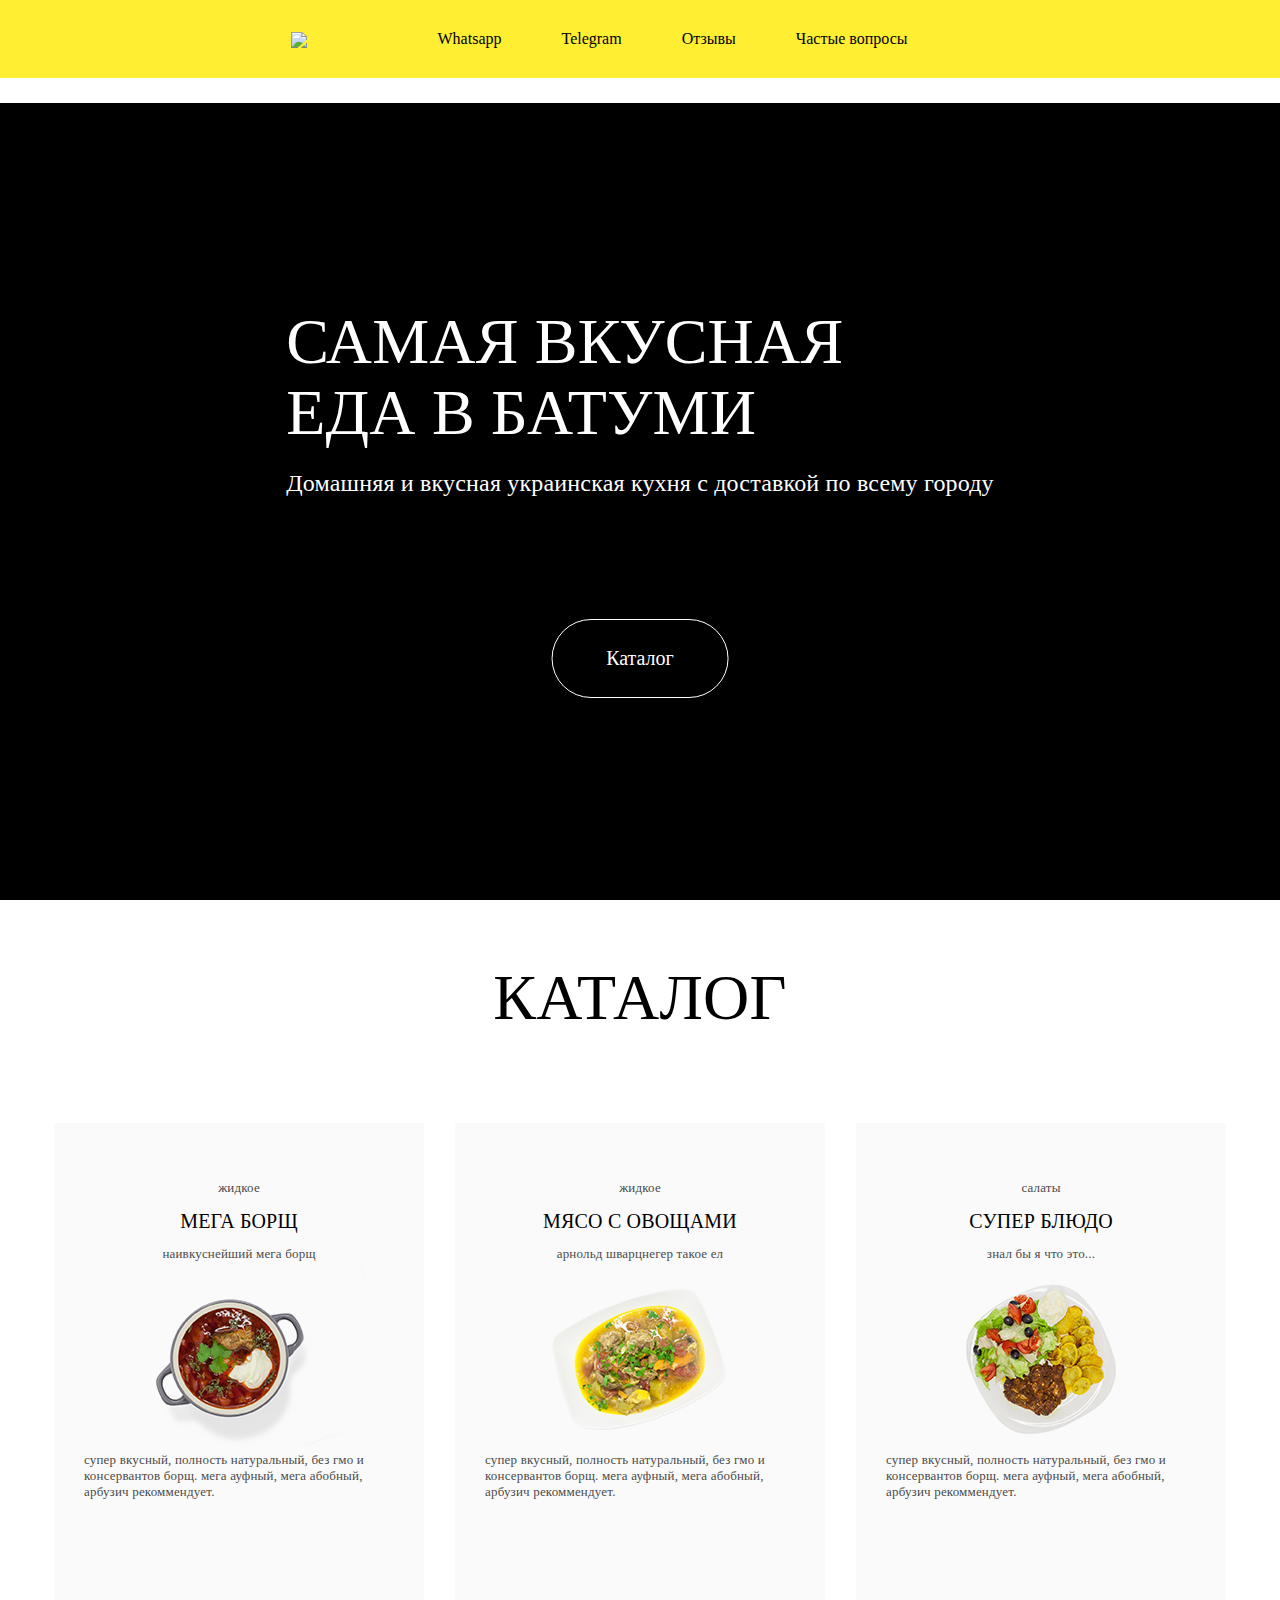
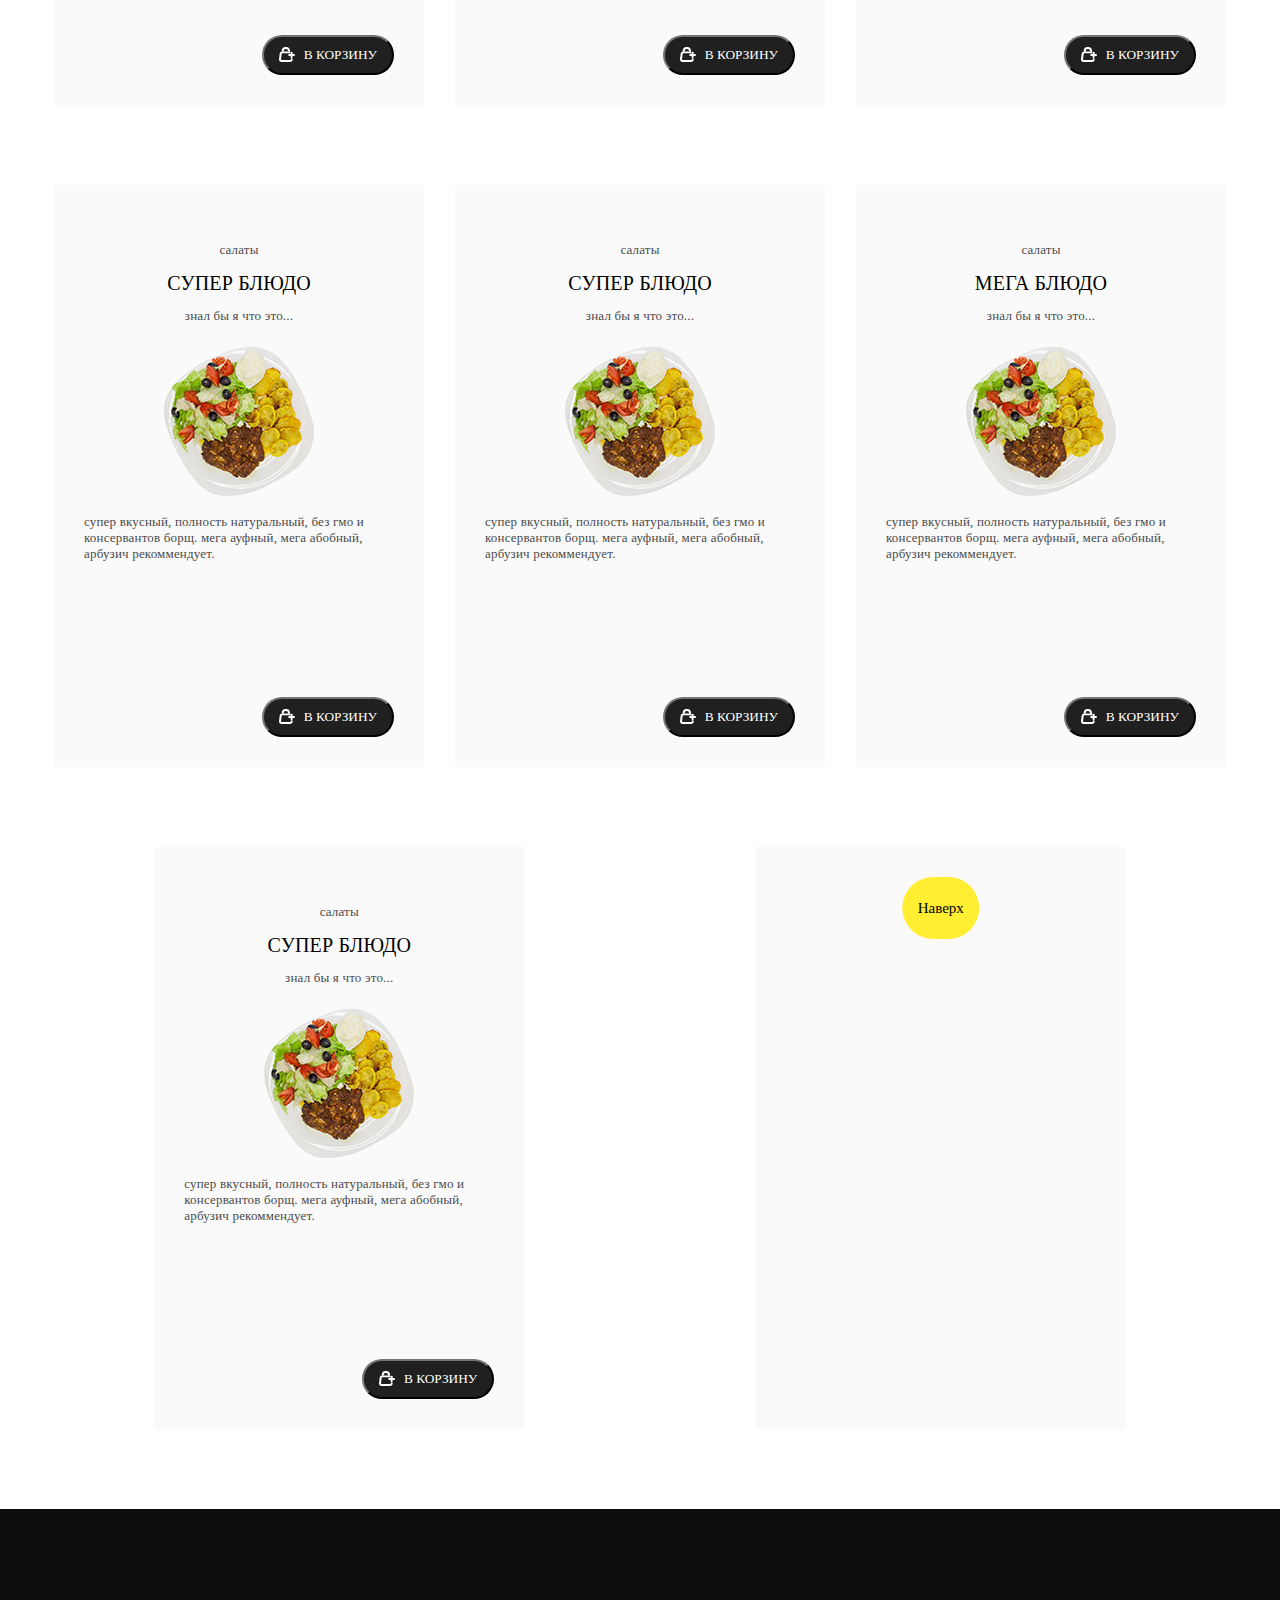
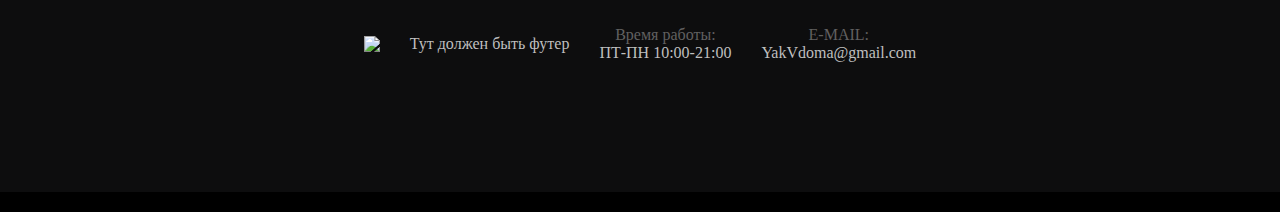
==== html/index.html @ d1c1d98f "Adaptivity update" ====
<!DOCTYPE html>
<html lang="en">
<head>
	<meta charset="UTF-8">
	<meta name="viewport" content="width=device-width, initial-scale=1, shrink-to-fit=no">
	<!-- <meta name="viewport" content="width=device-width, initial-scale=1.0"> -->
	<title>Як Вдома | Каталог</title>
	<link rel="stylesheet" type="text/css" href="../css/main.css">
</head>
<body>

	<div class="loader-wrapper">
		<span class="loader"><span class="loader-inner"></span></span>
	</div>

	<header>

		<div class="raw">

			<div class="headerFlex">

				<div class="logo">
					<img src="../img/logo.png" class="logo">
				</div>

				<div class="container">
					<ul class="menu">
						<li>
							<!-- <a href="tel:577203713" class="tel">+995 (577) 20 37 13</a> -->
						</li>

						<li>
							<a href="https://www.youtube.com/watch?v=ujwW96UkqOY&ab_channel=Molex">Whatsapp</a>
						</li>

						<li>
							<a href="https://www.youtube.com/watch?v=DLzxrzFCyOs&ab_channel=AllKindsOfStuff">Telegram</a>
						</li>

						<li>
							<a href="https://www.google.com/search?q=%D1%8F%D0%BA+%D0%B2%D0%B4%D0%BE%D0%BC%D0%B0+%D0%BE%D1%82%D0%B7%D1%8B%D0%B2%D1%8B&oq=%D1%8F%D0%BA+%D0%B2%D0%B4%D0%BE%D0%BC%D0%B0+%D0%BE%D1%82%D0%B7%D1%8B%D0%B2%D1%8B&aqs=chrome..69i57j0i22i30l2.3253j0j7&sourceid=chrome&ie=UTF-8">Отзывы</a>
						</li>

						<li>
							<a href="#">Частые вопросы</a>
						</li>

					</ul>
				</div>

				<div class="menuButton">
					<img src="../img/menu.svg" alt="">
				</div>
				
			</div>
			
		</div>

			<!-- <a href="tel:577203713" class="tel">+995 (577) 20 37 13</a> -->
	</header>

	<div class="screen" id="screen0">

		<div class="about">
			<video src="../vid/about.mp4" loop="" muted="" autoplay="" playsinline=""></video>
			<div class="about-text">
				<div class="row">
					<p class="sweet">Самая вкусная еда в Батуми</p>
					<p class="text">Домашняя и вкусная украинская кухня с доставкой по всему городу</p>
					<button href="#screen1" class="catalogButton">Каталог</button>
				</div>
				
			</div>
				
		</div>
		
		

	</div>

	<div class="screen2" id="screen1">
		<div class="row">
			<p class="sweetCatalog">Каталог</p>
			<div class="catalog">

				<div class="cardBox">
					<p class="tovarType">жидкое</p>
					<p class="nameTovar">Мега борщ</p>
					<p class="descrition">Наивкуснейший мега борщ</p>
					<div class="tovarImg">
						<img src="../img/1.png" alt="">
					</div>
					<p class="descrition">Супер вкусный, полность натуральный, без ГМО и консервантов борщ. Мега ауфный, мега абобный, Арбузич рекоммендует.</p>
					<button class="buyButton">В корзину</button>
				</div>

				<div class="cardBox">
					<p class="tovarType">жидкое</p>
					<p class="nameTovar">Мясо с овощами</p>
					<p class="descrition">Арнольд Шварцнегер такое ел</p>
					<div class="tovarImg">
						<img src="../img/2.png" alt="">
					</div>
					<p class="descrition">Супер вкусный, полность натуральный, без ГМО и консервантов борщ. Мега ауфный, мега абобный, Арбузич рекоммендует.</p>
					<button class="buyButton">В корзину</button>
				</div>

				<div class="cardBox">
					<p class="tovarType">салаты</p>
					<p class="nameTovar">Супер блюдо</p>
					<p class="descrition">Знал бы я что это...</p>
					<div class="tovarImg">
						<img src="../img/3.png" alt="">
					</div>
					<p class="descrition">Супер вкусный, полность натуральный, без ГМО и консервантов борщ. Мега ауфный, мега абобный, Арбузич рекоммендует.</p>
					<button class="buyButton">В корзину</button>
				</div>

				<div class="cardBox">
					<p class="tovarType">салаты</p>
					<p class="nameTovar">Супер блюдо</p>
					<p class="descrition">Знал бы я что это...</p>
					<div class="tovarImg">
						<img src="../img/3.png" alt="">
					</div>
					<p class="descrition">Супер вкусный, полность натуральный, без ГМО и консервантов борщ. Мега ауфный, мега абобный, Арбузич рекоммендует.</p>
					<button class="buyButton">В корзину</button>
				</div>

				<div class="cardBox">
					<p class="tovarType">салаты</p>
					<p class="nameTovar">Супер блюдо</p>
					<p class="descrition">Знал бы я что это...</p>
					<div class="tovarImg">
						<img src="../img/3.png" alt="">
					</div>
					<p class="descrition">Супер вкусный, полность натуральный, без ГМО и консервантов борщ. Мега ауфный, мега абобный, Арбузич рекоммендует.</p>
					<button class="buyButton">В корзину</button>
				</div>

				<div class="cardBox">
					<p class="tovarType">салаты</p>
					<p class="nameTovar">Мега блюдо</p>
					<p class="descrition">Знал бы я что это...</p>
					<div class="tovarImg">
						<img src="../img/3.png" alt="">
					</div>
					<p class="descrition">Супер вкусный, полность натуральный, без ГМО и консервантов борщ. Мега ауфный, мега абобный, Арбузич рекоммендует.</p>
					<button class="buyButton">В корзину</button>
				</div>

				<div class="cardBox">
					<p class="tovarType">салаты</p>
					<p class="nameTovar">Супер блюдо</p>
					<p class="descrition">Знал бы я что это...</p>
					<div class="tovarImg">
						<img src="../img/3.png" alt="">
					</div>
					<p class="descrition">Супер вкусный, полность натуральный, без ГМО и консервантов борщ. Мега ауфный, мега абобный, Арбузич рекоммендует.</p>
					<button class="buyButton">В корзину</button>
				</div>

				<div class="cardBox">
					<button href="#screen0" class="upbutton">Наверх</button>
				</div>
				
			</div>		
		</div>

		
	</div>

	<footer>

		<div class="footerLogo">
			<img src="../img/footerLogo.png">
		</div>

		<div class="footerText">Тут должен быть футер</div>
		<div class="footerDiv">
			<div class="footerPrefix">Время работы:</div>
			<div class="footerText">ПТ-ПН 10:00-21:00</div>
		</div>
		<div class="footerDiv">
			<div class="footerPrefix">E-MAIL:</div>
			<div class="footerText">YakVdoma@gmail.com</div>
		</div>

	</footer>

	<script src="https://cdnjs.cloudflare.com/ajax/libs/jquery/3.6.0/jquery.min.js"></script>
	<script src="../js/main.js"></script>
	<script src="../js/loader.js"></script>

</body>
</html>
---- css/main.css ----
@font-face {
  font-family: "Gilroy-Bold"; 
  src: url("../fonts/Gilroy-Bold.ttf") format("truetype"); 
  font-style: normal; 
  font-weight: normal; 
}

@font-face {
  font-family: "Gilroy-Medium"; 
  src: url("../fonts/Gilroy-Medium.ttf") format("truetype"); 
  font-style: normal; 
  font-weight: normal; 
}

@font-face {
  font-family: "Gilroy-Regular"; 
  src: url("../fonts/Gilroy-Regular.ttf") format("truetype"); 
  font-style: normal; 
  font-weight: normal; 
}

@font-face {
  font-family: "Gilroy-Light"; 
  src: url("../fonts/Gilroy-Light.ttf") format("truetype"); 
  font-style: normal; 
  font-weight: normal; 
}

body {
	font-family: 'Gilroy-Bold';
	margin: 0;
}

.loader {
  display: inline-block;
  width: 30px;
  height: 30px;
  position: relative;
  border: 4px solid #Fff;
  animation: loader 2s infinite ease;
}

.loader-wrapper {
	display: flex;
	height: 100%;
	width: 100%;
	position: absolute;
	top: 0;
	left: 0;
	background-color: black;
	z-index: 4;
}

.loader-inner {
  	vertical-align: top;
  	display: inline-block;
  	width: 100%;
  	background-color: #fff;
  	animation: loader-inner 2s infinite ease-in;
}

@keyframes loader {
  0% {
    transform: rotate(0deg);
  }
  
  25% {
    transform: rotate(180deg);
  }
  
  50% {
    transform: rotate(180deg);
  }
  
  75% {
    transform: rotate(360deg);
  }
  
  100% {
    transform: rotate(360deg);
  }
}

@keyframes loader-inner {
  0% {
    height: 0%;
  }
  
  25% {
    height: 0%;
  }
  
  50% {
    height: 100%;
  }
  
  75% {
    height: 100%;
  }
  
  100% {
    height: 0%;
  }
}

header {
	background-color: #FFEE32;
	display: flex;
	/*filter: drop-shadow(6px 6px 10px rgba(0, 0, 0, 0.10));*/
	position: fixed;
	top: 0;
	width: 100%;
	padding: 14px;
    z-index: 3;
    justify-content: center;
}

.row {
    width: 100%;
    max-width: 1360px;
    padding: 0 50px;
    /*padding-left: 50px;*/
    margin: 0 auto;
    display: block;
    padding: 0 20px;
}

.headerFlex {
    display: flex;
    flex-wrap: wrap;
    justify-content: space-between;
    align-items: center;
}

.logo {
	display: inline-block;
    vertical-align: middle;
/*	padding-top: 17px;
	padding-bottom: 18px;
	padding-left: 30px;
	margin-right: 300px;*/
}

.menu li a {
	color: black;
	margin-right: 30px;
	display: flex;
	text-transform: none;
	text-decoration: none;
	font-size: 16px;
	margin-left: auto;
	transition: all 0.4s ease;
}

.menu li a:hover {
	color: rgba(0, 0, 0, 0.30);
}

.menu li {
	margin-right: 30px;
	display: inline-block;
    vertical-align: middle;
    position: relative;
}

.menu {
	display: flex;
}

.menuButton {
	display: none;
}

div {
	display: flex;
	align-items: center;
	justify-content: center;
}

.container {
	display: flex;
	align-items: center;
	justify-content: center;
	width: 700px;
	padding-left: 11px;
}

.catalogButton {
	position: relative;
    left: 50%;
    transform: translate(-50%, 0); 
	justify-content: center;
	font-family: 'Gilroy-Bold';
	border: 1px solid #fff;
	background-color: transparent;
    border-radius: 152px;
    font-size: 20px;
    line-height: 19px;
    color: white;
    display: inline-flex;
    align-items: center;
    text-decoration: none;
    padding: 29px 43px;
    transition: all 0.4s ease;
    cursor: pointer;
    width: 25%;
    min-width: 175px;
    box-sizing: border-box;
}

.catalogButton:hover {
    color: black;
    background-color: white;
    box-shadow: 0px 0px 20px white;
}

.screen {
	/*margin-bottom: 80px;*/
	flex-wrap: wrap;
	display: flex;
  	flex-direction: row;
  	/*justify-content: space-between;*/
    align-items: center;
  	justify-content: center;
	height: 100vh;
	width: 100%;
	transition: margin 0.5s ease-out;
}

.screen2 {
	/*margin-bottom: 80px;*/
	flex-wrap: wrap;
	display: flex;
  	flex-direction: row;
  	/*justify-content: space-between;*/
    align-items: center;
  	justify-content: center;
	width: 100%;
	transition: margin 0.5s ease-out;
}

.screen.up {
	margin-top: -100vh;
}

.screen.scrollup {
	margin-top: +100vh;
}

.upbutton {
	justify-content: center;
	text-align: center;
	/*margin-top: 0px;*/
	font-size: 1.5rem;
    position: relative;
    left: 50%;
    transform: translate(-50%, 0); 
    font-size: 15px;
    width: 25%;
    height: 62px;
    background-color: #FFEE32;
    font-family: 'Gilroy-Bold';
    color: black;
    border: none;
    border-radius: 33px;
    cursor: pointer;
    box-sizing: border-box;
    transition: all 0.4s ease;
}

.upbutton:hover {
    background-color: white;
    box-shadow: 0px 0px 20px white;
}

.about {
	height: calc(100vh - 103px);
	position: relative;
	top: 0;
	left: 0;
    /*height: 650px;*/
    background-color: #000;
    margin-top: 103px;
    width: 100%;
}

.about:before {
    content: "";
    background-color: rgba(0,0,0,.3);
    height: 100%;
    width: 100%;
    position: absolute;
    z-index: 1;
    display: flex;
}

.about video {
    width: 100%;
    height: 100%;
    object-fit: cover;
    position: absolute;
    top: 0;
    left: 0;
}

.about-text {
	position: relative;
    z-index: 2;
    display: flex;
    align-items: center;
    color: #fff;
    height: 100%;
}

p {
	margin: 0 0 10px;
	letter-spacing: .18px;
	display: block;
    margin-block-start: 1em;
    margin-block-end: 1em;
    margin-inline-start: 0px;
    margin-inline-end: 0px;
}

.sweet {
    max-width: 630px;
    font-size: 64px;
    line-height: 71px;
    text-transform: uppercase;
    margin-bottom: 22px;
    margin: 0 0 10px;
}

.sweetCatalog {
	margin-top: 5%;
    font-size: 64px;
    line-height: 71px;
    text-transform: uppercase;
    box-sizing: border-box;
    text-align: center;
}

.text {
	font-family: 'Gilroy-Light';
    font-size: 24px;
    line-height: 23px;
    color: #fff;
    margin-bottom: 124px;
}

.cardBox {
	background-color: #fafafa;
    width: 370px;
    padding: 30px;
    height: 582px;
    position: relative;
    display: inline-block;
    vertical-align: top;
    margin-bottom: 80px;
    transition: all .1s ease-out;
    box-sizing: border-box;
    overflow: hidden;
}

.cardBox:hover {
	box-shadow: 0px 0px 20px rgba(0, 0, 0, 0.08);
	transform: scale(1.03);
}

.tovarType {
	padding-top: 27px;
	font-family: 'Gilroy-Bold';
    display: table;
    cursor: default;
    font-size: 13px;
    color: #4a4a4a;
    margin: 0 auto 5px;
    text-transform: lowercase;
}

.nameTovar {
	line-height: 10px;
    text-align: center;
    font-size: 20px;
    max-height: 67px;
    text-transform: uppercase;
    cursor: pointer;
}

.descrition {
	font-family: 'Gilroy-Bold';
    display: table;
    cursor: default;
    font-size: 13px;
    color: #4a4a4a;
    margin: 0 auto 5px;
    text-transform: lowercase;
}

.catalog {
	align-items: s;
	margin-left: auto;
	margin-right: auto;
	position: static;
	max-width: 1203px;
	width: 100%;
	justify-content: space-around;
	display: flex;
    flex-wrap: wrap;
	margin-top: 10vh;
}

.buyButton {
	font-family: 'Gilroy-Bold';
	text-transform: uppercase;
	/*justify-content: center;*/
	/*float: right;*/
	/*display: block;*/
    background-color: #202020;
    color: #fff;
    background-image: url(../img/basket.svg);
    background-repeat: no-repeat;
    background-size: 1rem;
    padding: 10px 15px 10px 40px;
    border-radius: 30px;
    border-color: #202020;
    background-position: 15px;
    transition: all 5s ease;
    position: absolute;
    right: 0px;
    margin: 30px;
    bottom: 0px;
    /*backface-visibility: hidden;*/
    /*transform: translateZ(0);*/
    cursor: pointer;
    box-sizing: border-box;
    transition: all 0.4s ease;
}

.buyButton:hover {
	border-color: black;
	background-color: black;
	box-shadow: 0px 0px 10px rgba(0, 0, 0, 0.12);
}

footer {
	display: flex;
	align-items: center;
	justify-content: center;
	height: 269px;
	width: 100%;
	padding-bottom: 14px;
	background-color: #0D0D0E;
	border-bottom: 20px solid #000;
}

.footerLogo {
	transition: all 0.4s ease;
}

.footerLogo:hover {
	cursor: none;
	opacity: 0.5;
}

.footerDiv {
	/*align-items: center;*/
	/*justify-content: center;*/
	display: flex;
	flex-direction: column;
}

.footerPrefix {
	margin-left: 30px;
	font-family: 'Gilroy-Light';
	color: #616060;
}

.footerText {
	margin-left: 30px;
	font-family: 'Gilroy-Light';
	color: #bfbfbf;
}

@media screen and (max-width: 1200px) {
	.catalog {
		max-width: 1203px;
		width: 100%;
		display: flex;
		align-items: center;
		justify-content: center;
	}
	.screen {
		height: 937px;
	}
	.about {
		height: 834px;
	}
	.sweetCatalog {
		margin-top: 10%;
	}
}

@media screen and (max-width: 1199px) {
	.container {
	}
	.cardBox {
		margin-right: 30px;
    	margin-left: 0;
	}
}

@media screen and (max-width: 991px) {
	header {
		justify-content: normal;
	}
	.container {
		display: none;
	}
	.row {
		padding: 0 20px;
		/*padding: 0px 0px 0px 0px;*/
	}
	.cardBox {
		width: calc(100vw - 40px);
		max-width: 540px;
		margin-right: 13px;
    	margin-left: 0;
	}
	.menuButton {
		display: inline-block;
		position: absolute;
		left: calc(100vw - 15%);
	}

	footer {
		display: flex;
		flex-wrap: wrap;
	}
}

@media screen and (max-width: 767px) {
	.cardBox {
		width: calc(100vw - 40px);
	}
}

@media screen and (max-width: 575px) {
	.container {
	}
}
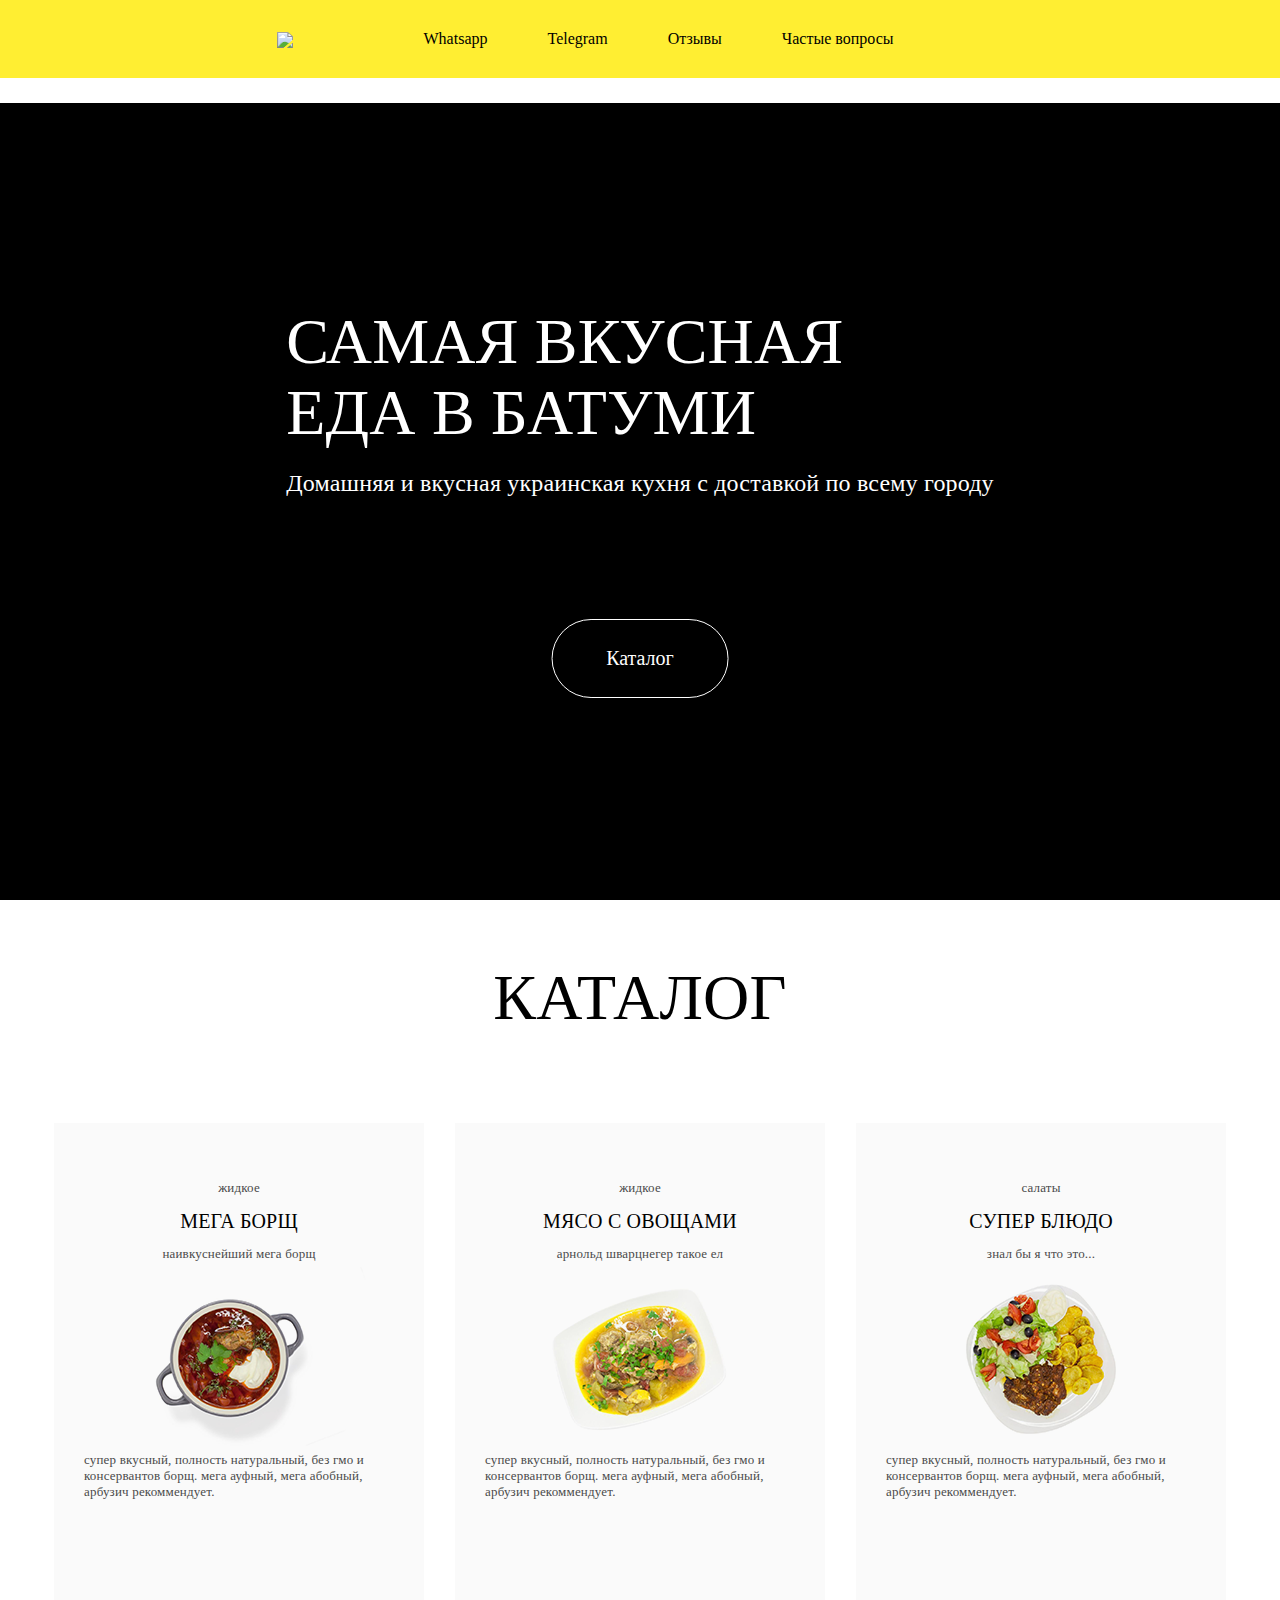
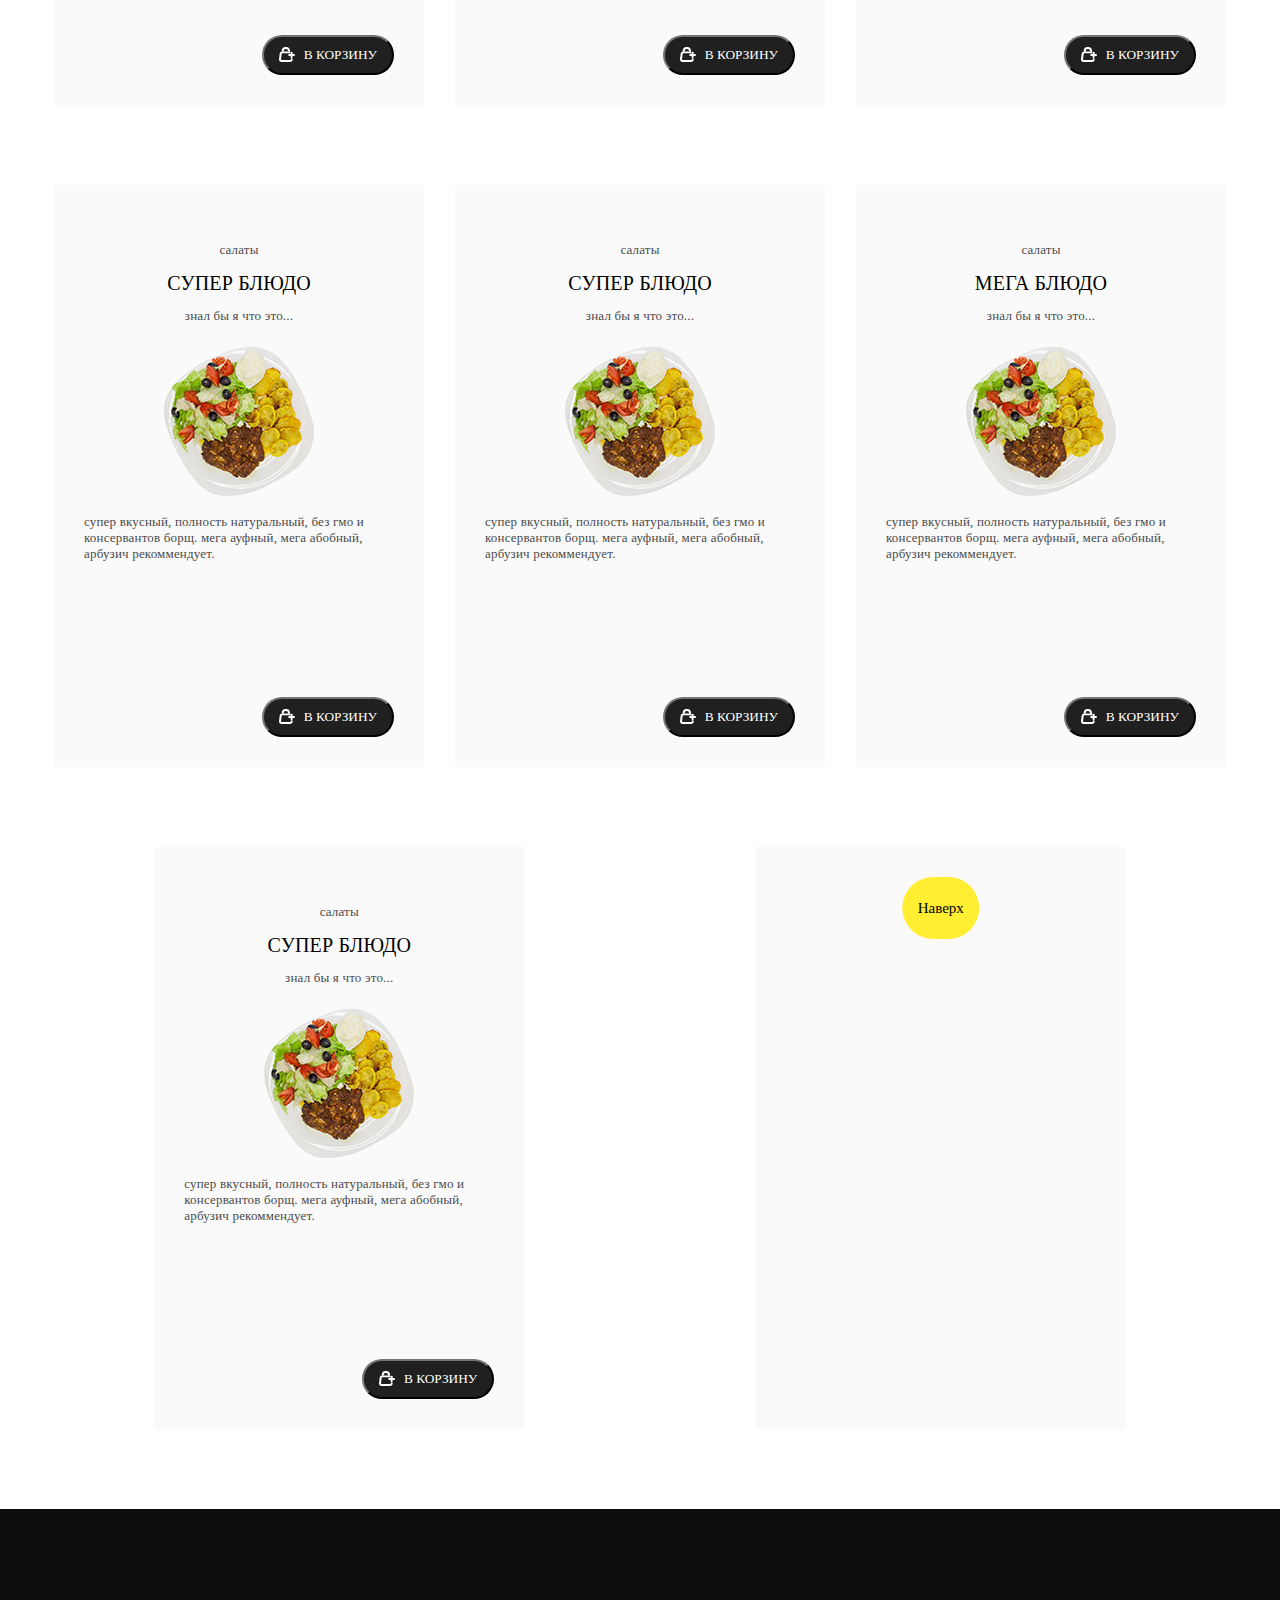
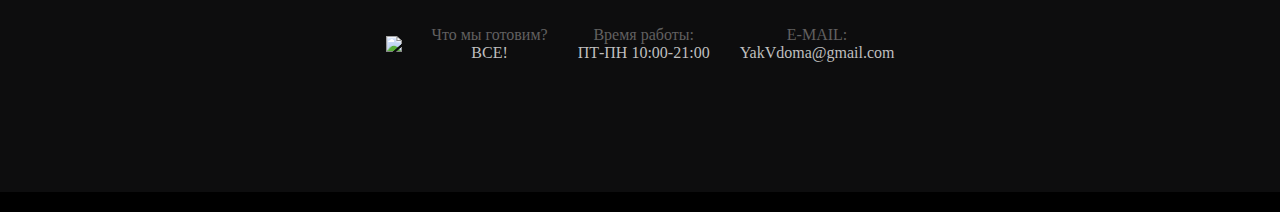
==== commit 48f3316b: "Adaptivity update v1.2" ====
--- a/html/index.html
+++ b/html/index.html
@@ -14,9 +14,7 @@
 	</div>
 
 	<header>
-
 		<div class="raw">
-
 			<div class="headerFlex">
 
 				<div class="logo">
@@ -48,16 +46,27 @@
 					</ul>
 				</div>
 
-				<div class="menuButton">
+				<!-- <div class="menuButton">
 					<img src="../img/menu.svg" alt="">
-				</div>
-				
+				</div> -->
+
 			</div>
-			
-		</div>
-
-			<!-- <a href="tel:577203713" class="tel">+995 (577) 20 37 13</a> -->
+		</div>
 	</header>
+
+	<div class="socials">
+		<button class="socBtn" id="socBtn">
+			Написать нам<img src="../img/socialsArrow.svg" class="socialsArrow">
+		</button>
+	</div>
+
+	<div id="socialsModal" class="modal">
+  		<div class="modal-content">
+    		<span class="close">&times;</span>
+    		<a href="">WhatsApp</a>
+    		<a href="">Telegram</a>
+  		</div>
+	</div>
 
 	<div class="screen" id="screen0">
 
@@ -166,8 +175,6 @@
 				
 			</div>		
 		</div>
-
-		
 	</div>
 
 	<footer>
@@ -176,11 +183,16 @@
 			<img src="../img/footerLogo.png">
 		</div>
 
-		<div class="footerText">Тут должен быть футер</div>
+		<div class="footerDiv">
+			<div class="footerPrefix">Что мы готовим?</div>
+			<div class="footerText">ВСЕ!</div>
+		</div>
+
 		<div class="footerDiv">
 			<div class="footerPrefix">Время работы:</div>
 			<div class="footerText">ПТ-ПН 10:00-21:00</div>
 		</div>
+
 		<div class="footerDiv">
 			<div class="footerPrefix">E-MAIL:</div>
 			<div class="footerText">YakVdoma@gmail.com</div>
@@ -191,6 +203,7 @@
 	<script src="https://cdnjs.cloudflare.com/ajax/libs/jquery/3.6.0/jquery.min.js"></script>
 	<script src="../js/main.js"></script>
 	<script src="../js/loader.js"></script>
+	<script src="../js/socials.js"></script>
 
 </body>
 </html>--- a/css/main.css
+++ b/css/main.css
@@ -44,7 +44,7 @@
 	display: flex;
 	height: 100%;
 	width: 100%;
-	position: absolute;
+	position: fixed;
 	top: 0;
 	left: 0;
 	background-color: black;
@@ -106,11 +106,11 @@
 header {
 	background-color: #FFEE32;
 	display: flex;
-	/*filter: drop-shadow(6px 6px 10px rgba(0, 0, 0, 0.10));*/
 	position: fixed;
 	top: 0;
 	width: 100%;
-	padding: 14px;
+	padding-top: 14px;
+  	padding-bottom: 14px;
     z-index: 3;
     justify-content: center;
 }
@@ -118,8 +118,6 @@
 .row {
     width: 100%;
     max-width: 1360px;
-    padding: 0 50px;
-    /*padding-left: 50px;*/
     margin: 0 auto;
     display: block;
     padding: 0 20px;
@@ -313,7 +311,7 @@
 }
 
 p {
-	margin: 0 0 10px;
+	/*margin: 0 0 10px;*/
 	letter-spacing: .18px;
 	display: block;
     margin-block-start: 1em;
@@ -331,6 +329,14 @@
     margin: 0 0 10px;
 }
 
+.text {
+	font-family: 'Gilroy-Light';
+    font-size: 24px;
+    line-height: 23px;
+    color: #fff;
+    margin-bottom: 124px;
+}
+
 .sweetCatalog {
 	margin-top: 5%;
     font-size: 64px;
@@ -338,14 +344,6 @@
     text-transform: uppercase;
     box-sizing: border-box;
     text-align: center;
-}
-
-.text {
-	font-family: 'Gilroy-Light';
-    font-size: 24px;
-    line-height: 23px;
-    color: #fff;
-    margin-bottom: 124px;
 }
 
 .cardBox {
@@ -363,7 +361,7 @@
 }
 
 .cardBox:hover {
-	box-shadow: 0px 0px 20px rgba(0, 0, 0, 0.08);
+	box-shadow: 0px 0px 20px rgba(0,0,0,0.08);
 	transform: scale(1.03);
 }
 
@@ -440,7 +438,7 @@
 .buyButton:hover {
 	border-color: black;
 	background-color: black;
-	box-shadow: 0px 0px 10px rgba(0, 0, 0, 0.12);
+	box-shadow: 0px 0px 10px rgba(0,0,0,0.12);
 }
 
 footer {
@@ -482,6 +480,73 @@
 	color: #bfbfbf;
 }
 
+.socials {
+	display: none;
+	width: 100%;
+	height: 45px;
+	position: fixed;
+	bottom: 0;
+	background-color: #000;
+	z-index: 4;
+}
+
+.socBtn {
+	font-family: 'Gilroy-Bold';
+	background-color: transparent;
+	border: none;
+    color: white;
+    display: inline-flex;
+    align-items: center;
+    font-size: 12px;
+    line-height: 45px;
+    transition: all 0.4s ease;
+    cursor: pointer;
+    box-sizing: border-box;
+}
+
+.socBtn:hover {
+	opacity: 50%;
+}
+
+.socialsArrow {
+	margin-left: 8px;
+	color: #fff;
+}
+
+.modal {
+  	display: none; /* Hidden by default */
+  	position: fixed; /* Stay in place */
+  	z-index: 4; /* Sit on top */
+  	left: 0;
+  	top: 0;
+  	width: 100%; /* Full width */
+  	height: 100%; /* Full height */
+  	overflow: none; /* Enable scroll if needed */
+  	background-color: rgba(0,0,0,0.5); /* Black w/ opacity */
+}
+
+.modal-content {
+	display: flex;
+	flex-wrap: wrap;
+	flex-direction: column;
+  	background-color: #fefefe;
+  	margin: 15% auto; /* 15% from the top and centered */
+  	padding: 20px;
+  	border: 1px solid #888;
+  	width: 75%; /* Could be more or less, depending on screen size */
+  	animation-name: animateSocials;
+  	animation-duration: 0.5s;
+}
+
+.close {
+	display: none;
+}
+
+@keyframes animateSocials {
+  from {top: -500px; opacity: 0}
+  to {top: 0; opacity: 1}
+}
+
 @media screen and (max-width: 1200px) {
 	.catalog {
 		max-width: 1203px;
@@ -501,47 +566,89 @@
 	}
 }
 
-@media screen and (max-width: 1199px) {
+@media screen and (max-width: 1200px) {
 	.container {
 	}
-	.cardBox {
+	/*.cardBox {
 		margin-right: 30px;
     	margin-left: 0;
+	}*/
+	.socials {
+		display: flex;
+	}
+	.cardBox {
+		width: calc(45vw - 40px);
+		max-width: 540px;
+		min-width: 310px;
+		margin-right: 13px;
+    	margin-left: 13px;
+	}
+	header {
+		justify-content: center;
 	}
 }
 
 @media screen and (max-width: 991px) {
-	header {
-		justify-content: normal;
-	}
 	.container {
 		display: none;
 	}
 	.row {
+		/*left: 0;
+		right: 0;*/
 		padding: 0 20px;
+		margin: 0 auto;
 		/*padding: 0px 0px 0px 0px;*/
-	}
-	.cardBox {
-		width: calc(100vw - 40px);
-		max-width: 540px;
-		margin-right: 13px;
-    	margin-left: 0;
 	}
 	.menuButton {
 		display: inline-block;
-		position: absolute;
-		left: calc(100vw - 15%);
+		/*position: absolute;
+		left: calc(100vw - 25%);*/
 	}
 
 	footer {
+		height: 369px;
 		display: flex;
-		flex-wrap: wrap;
+		/*flex-wrap: wrap;*/
+		flex-direction: column;
+	}
+
+	.footerLogo {
+		margin-bottom: 20px;
+	}
+
+	.footerDiv {
+		margin-bottom: 20px;
 	}
 }
 
 @media screen and (max-width: 767px) {
 	.cardBox {
 		width: calc(100vw - 40px);
+		margin-right: 0px;
+		margin-left: 0px;
+	}
+	.row {
+		padding: 0 0px;
+		margin: 0 auto;
+	}
+	.sweet {
+		/*width: 80%;*/
+		max-width: 767px;
+		text-align: center;
+		font-size: 44px;
+
+	}
+	.text {
+		/*width: 80%;*/
+		text-align: center;
+	}
+	.about-text {
+    	z-index: 2;
+    	display: flex;
+    	align-items: center;
+    	color: #fff;
+    	height: 100%;
+    	width: 85%;
 	}
 }
 
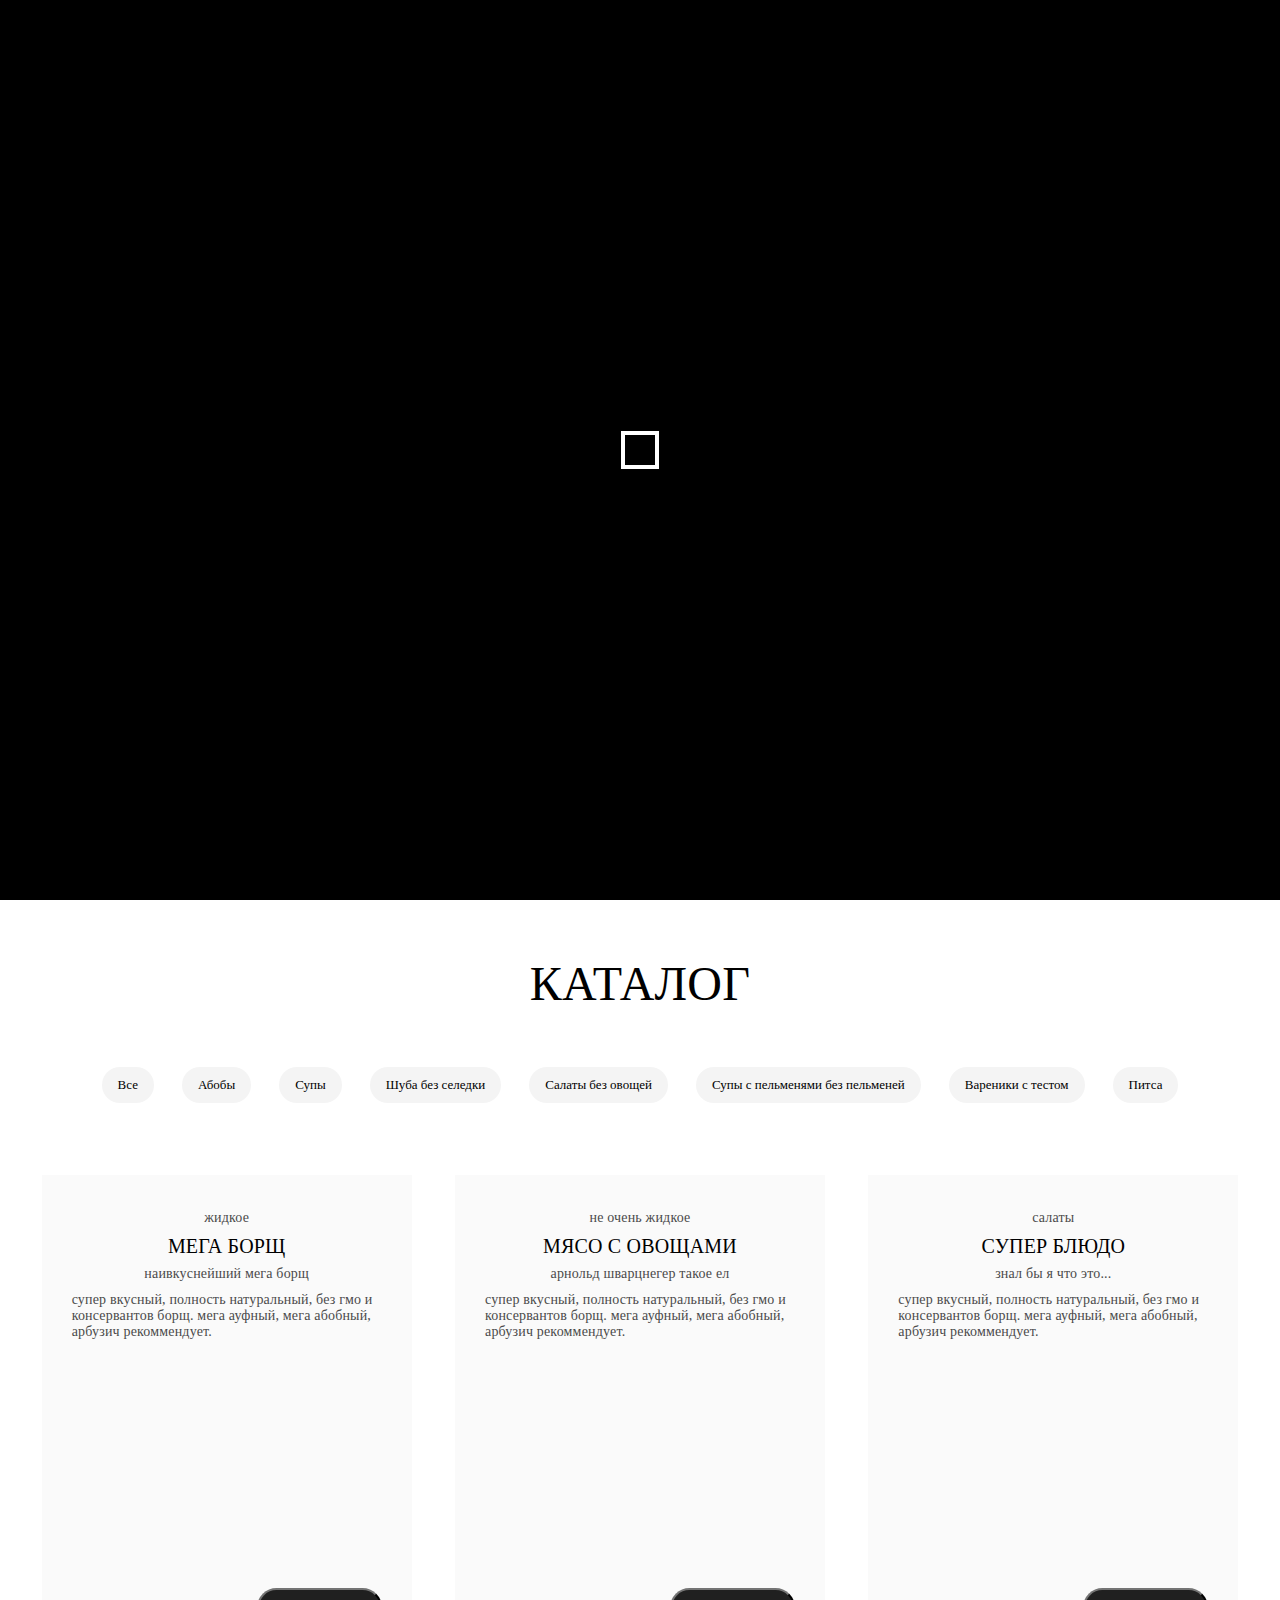
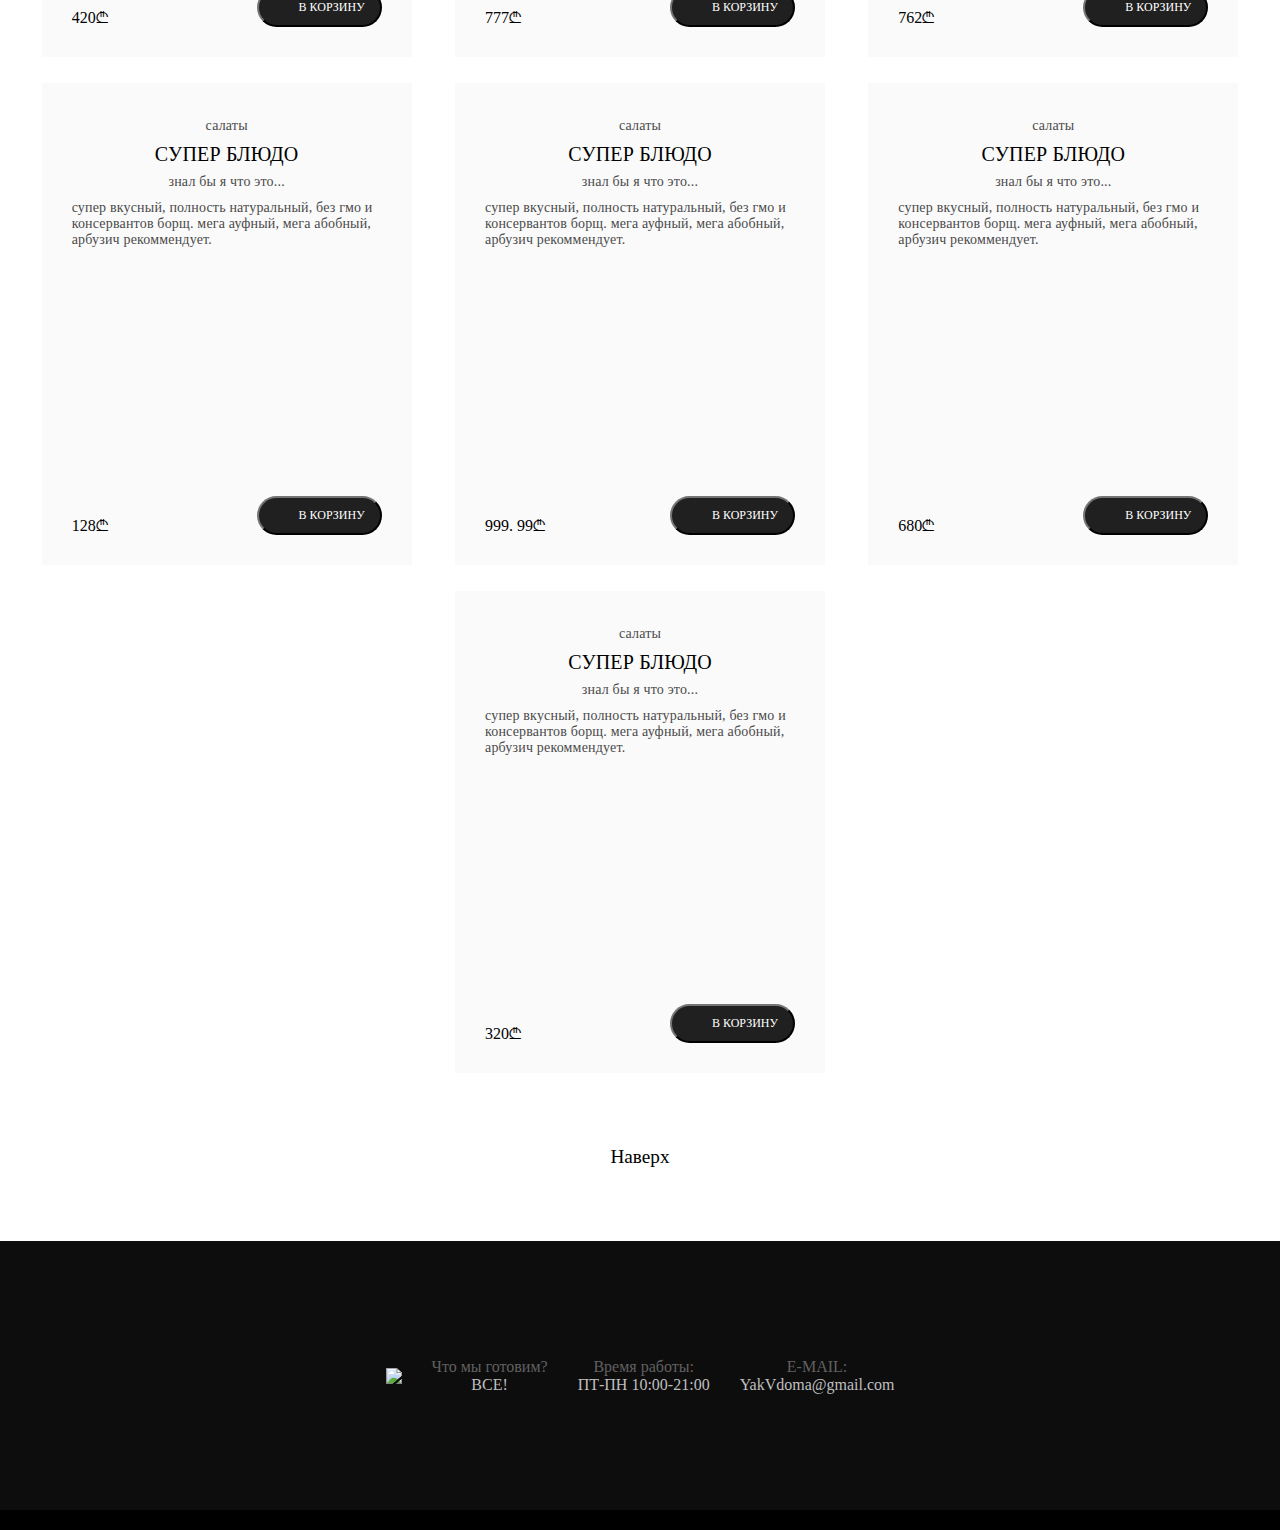
==== commit d380e4b9: "Updated product cards and added form disclaimer" ====
--- a/html/index.html
+++ b/html/index.html
@@ -3,10 +3,10 @@
 <head>
 	<meta charset="UTF-8">
 	<meta name="viewport" content="width=device-width, initial-scale=1, shrink-to-fit=no">
-	<!-- <meta name="viewport" content="width=device-width, initial-scale=1.0"> -->
 	<title>Як Вдома | Каталог</title>
-	<link rel="stylesheet" type="text/css" href="../css/main.css">
+	<link rel="stylesheet" type="text/css" href="../static/css/main.css">
 </head>
+
 <body>
 
 	<div class="loader-wrapper">
@@ -14,13 +14,11 @@
 	</div>
 
 	<header>
+		<a href="#" class="logoArea">
+         	<img src="../static/img/logo.svg" class="logo">
+      	</a>
 		<div class="raw">
 			<div class="headerFlex">
-
-				<div class="logo">
-					<img src="../img/logo.png" class="logo">
-				</div>
-
 				<div class="container">
 					<ul class="menu">
 						<li>
@@ -45,51 +43,63 @@
 
 					</ul>
 				</div>
-
-				<!-- <div class="menuButton">
-					<img src="../img/menu.svg" alt="">
-				</div> -->
-
 			</div>
+		</div>
+		<div class="basketArea">
+			<button class="basket"></button>
 		</div>
 	</header>
 
 	<div class="socials">
 		<button class="socBtn" id="socBtn">
-			Написать нам<img src="../img/socialsArrow.svg" class="socialsArrow">
+			Написать нам<img src="../static/img/socialsArrow.svg" class="socialsArrow">
 		</button>
 	</div>
 
 	<div id="socialsModal" class="modal">
+		<div class="closeSocials">
+			<span class="close">&times;</span>
+		</div>
+		
   		<div class="modal-content">
-    		<span class="close">&times;</span>
-    		<a href="">WhatsApp</a>
-    		<a href="">Telegram</a>
+    		<a href="#">Whatsapp</a>
+    		<a href="#">Telegram</a>
+    		<a href="#">Написать SMS</a>
   		</div>
 	</div>
 
 	<div class="screen" id="screen0">
 
 		<div class="about">
-			<video src="../vid/about.mp4" loop="" muted="" autoplay="" playsinline=""></video>
+			<video src="../static/vid/about.mp4" loop="" muted="" autoplay="" playsinline=""></video>
 			<div class="about-text">
 				<div class="row">
 					<p class="sweet">Самая вкусная еда в Батуми</p>
 					<p class="text">Домашняя и вкусная украинская кухня с доставкой по всему городу</p>
 					<button href="#screen1" class="catalogButton">Каталог</button>
 				</div>
-				
-			</div>
-				
+			</div>			
 		</div>
 		
-		
-
 	</div>
 
 	<div class="screen2" id="screen1">
+
 		<div class="row">
+
 			<p class="sweetCatalog">Каталог</p>
+
+			<div class="scrollmenu">
+				<a href="#">Все</a>
+  				<a href="#">Абобы</a>
+  				<a href="#">Супы</a>
+  				<a href="#">Шуба без селедки</a>
+ 				<a href="#">Салаты без овощей</a>
+ 				<a href="#">Супы с пельменями без пельменей</a>
+ 				<a href="#">Вареники с тестом</a>
+ 				<a href="#">Питса</a>
+ 			</div>
+
 			<div class="catalog">
 
 				<div class="cardBox">
@@ -97,90 +107,94 @@
 					<p class="nameTovar">Мега борщ</p>
 					<p class="descrition">Наивкуснейший мега борщ</p>
 					<div class="tovarImg">
-						<img src="../img/1.png" alt="">
-					</div>
-					<p class="descrition">Супер вкусный, полность натуральный, без ГМО и консервантов борщ. Мега ауфный, мега абобный, Арбузич рекоммендует.</p>
-					<button class="buyButton">В корзину</button>
-				</div>
-
-				<div class="cardBox">
-					<p class="tovarType">жидкое</p>
+						<img src="../static/img/1.png" alt="">
+					</div>
+					<p class="descrition">Супер вкусный, полность натуральный, без ГМО и консервантов борщ. Мега ауфный, мега абобный, Арбузич рекоммендует.</p>
+					<div class="tovarPrice"><span class="tovarPriceNumber">420</span> ₾</div>
+					<button class="buyButton">В корзину</button>
+				</div>
+
+				<div class="cardBox">
+					<p class="tovarType">не очень жидкое</p>
 					<p class="nameTovar">Мясо с овощами</p>
 					<p class="descrition">Арнольд Шварцнегер такое ел</p>
 					<div class="tovarImg">
-						<img src="../img/2.png" alt="">
-					</div>
-					<p class="descrition">Супер вкусный, полность натуральный, без ГМО и консервантов борщ. Мега ауфный, мега абобный, Арбузич рекоммендует.</p>
-					<button class="buyButton">В корзину</button>
-				</div>
-
-				<div class="cardBox">
-					<p class="tovarType">салаты</p>
-					<p class="nameTovar">Супер блюдо</p>
-					<p class="descrition">Знал бы я что это...</p>
-					<div class="tovarImg">
-						<img src="../img/3.png" alt="">
-					</div>
-					<p class="descrition">Супер вкусный, полность натуральный, без ГМО и консервантов борщ. Мега ауфный, мега абобный, Арбузич рекоммендует.</p>
-					<button class="buyButton">В корзину</button>
-				</div>
-
-				<div class="cardBox">
-					<p class="tovarType">салаты</p>
-					<p class="nameTovar">Супер блюдо</p>
-					<p class="descrition">Знал бы я что это...</p>
-					<div class="tovarImg">
-						<img src="../img/3.png" alt="">
-					</div>
-					<p class="descrition">Супер вкусный, полность натуральный, без ГМО и консервантов борщ. Мега ауфный, мега абобный, Арбузич рекоммендует.</p>
-					<button class="buyButton">В корзину</button>
-				</div>
-
-				<div class="cardBox">
-					<p class="tovarType">салаты</p>
-					<p class="nameTovar">Супер блюдо</p>
-					<p class="descrition">Знал бы я что это...</p>
-					<div class="tovarImg">
-						<img src="../img/3.png" alt="">
-					</div>
-					<p class="descrition">Супер вкусный, полность натуральный, без ГМО и консервантов борщ. Мега ауфный, мега абобный, Арбузич рекоммендует.</p>
-					<button class="buyButton">В корзину</button>
-				</div>
-
-				<div class="cardBox">
-					<p class="tovarType">салаты</p>
-					<p class="nameTovar">Мега блюдо</p>
-					<p class="descrition">Знал бы я что это...</p>
-					<div class="tovarImg">
-						<img src="../img/3.png" alt="">
-					</div>
-					<p class="descrition">Супер вкусный, полность натуральный, без ГМО и консервантов борщ. Мега ауфный, мега абобный, Арбузич рекоммендует.</p>
-					<button class="buyButton">В корзину</button>
-				</div>
-
-				<div class="cardBox">
-					<p class="tovarType">салаты</p>
-					<p class="nameTovar">Супер блюдо</p>
-					<p class="descrition">Знал бы я что это...</p>
-					<div class="tovarImg">
-						<img src="../img/3.png" alt="">
-					</div>
-					<p class="descrition">Супер вкусный, полность натуральный, без ГМО и консервантов борщ. Мега ауфный, мега абобный, Арбузич рекоммендует.</p>
-					<button class="buyButton">В корзину</button>
-				</div>
-
-				<div class="cardBox">
-					<button href="#screen0" class="upbutton">Наверх</button>
+						<img src="../static/img/2.png" alt="">
+					</div>
+					<p class="descrition">Супер вкусный, полность натуральный, без ГМО и консервантов борщ. Мега ауфный, мега абобный, Арбузич рекоммендует.</p>
+					<div class="tovarPrice"><span class="tovarPriceNumber">777</span> ₾</div>
+					<button class="buyButton">В корзину</button>
+				</div>
+
+				<div class="cardBox">
+					<p class="tovarType">салаты</p>
+					<p class="nameTovar">Супер блюдо</p>
+					<p class="descrition">Знал бы я что это...</p>
+					<div class="tovarImg">
+						<img src="../static/img/3.png" alt="">
+					</div>
+					<p class="descrition">Супер вкусный, полность натуральный, без ГМО и консервантов борщ. Мега ауфный, мега абобный, Арбузич рекоммендует.</p>
+					<div class="tovarPrice"><span class="tovarPriceNumber">762</span> ₾</div>
+					<button class="buyButton">В корзину</button>
+				</div>
+
+				<div class="cardBox">
+					<p class="tovarType">салаты</p>
+					<p class="nameTovar">Супер блюдо</p>
+					<p class="descrition">Знал бы я что это...</p>
+					<div class="tovarImg">
+						<img src="../static/img/3.png" alt="">
+					</div>
+					<p class="descrition">Супер вкусный, полность натуральный, без ГМО и консервантов борщ. Мега ауфный, мега абобный, Арбузич рекоммендует.</p>
+					<div class="tovarPrice"><span class="tovarPriceNumber">128</span> ₾</div>
+					<button class="buyButton">В корзину</button>
+				</div>
+
+				<div class="cardBox">
+					<p class="tovarType">салаты</p>
+					<p class="nameTovar">Супер блюдо</p>
+					<p class="descrition">Знал бы я что это...</p>
+					<div class="tovarImg">
+						<img src="../static/img/3.png" alt="">
+					</div>
+					<p class="descrition">Супер вкусный, полность натуральный, без ГМО и консервантов борщ. Мега ауфный, мега абобный, Арбузич рекоммендует.</p>
+					<div class="tovarPrice"><span class="tovarPriceNumber">999. 99</span> ₾</div>
+					<button class="buyButton">В корзину</button>
+				</div>
+
+				<div class="cardBox">
+					<p class="tovarType">салаты</p>
+					<p class="nameTovar">Супер блюдо</p>
+					<p class="descrition">Знал бы я что это...</p>
+					<div class="tovarImg">
+						<img src="../static/img/3.png" alt="">
+					</div>
+					<p class="descrition">Супер вкусный, полность натуральный, без ГМО и консервантов борщ. Мега ауфный, мега абобный, Арбузич рекоммендует.</p>
+					<div class="tovarPrice"><span class="tovarPriceNumber">680</span> ₾</div>
+					<button class="buyButton">В корзину</button>
+				</div>
+
+				<div class="cardBox">
+					<p class="tovarType">салаты</p>
+					<p class="nameTovar">Супер блюдо</p>
+					<p class="descrition">Знал бы я что это...</p>
+					<div class="tovarImg">
+						<img src="../static/img/3.png" alt="">
+					</div>
+					<p class="descrition">Супер вкусный, полность натуральный, без ГМО и консервантов борщ. Мега ауфный, мега абобный, Арбузич рекоммендует.</p>
+					<div class="tovarPrice"><span class="tovarPriceNumber">320</span> ₾</div>
+					<button class="buyButton">В корзину</button>
 				</div>
 				
-			</div>		
+			</div>
+			<button href="#screen0" class="upbutton">Наверх</button>	
 		</div>
 	</div>
 
 	<footer>
 
 		<div class="footerLogo">
-			<img src="../img/footerLogo.png">
+			<img src="../static/img/footerLogo.png">
 		</div>
 
 		<div class="footerDiv">
@@ -201,9 +215,9 @@
 	</footer>
 
 	<script src="https://cdnjs.cloudflare.com/ajax/libs/jquery/3.6.0/jquery.min.js"></script>
-	<script src="../js/main.js"></script>
-	<script src="../js/loader.js"></script>
-	<script src="../js/socials.js"></script>
+	<script src="../static/js/main/main.js"></script>
+	<script src="../static/js/loader.js"></script>
+	<script src="../static/js/main/socials.js"></script>
 
 </body>
 </html>--- a/static/css/main.css
+++ b/static/css/main.css
@@ -0,0 +1,762 @@
+@font-face {
+  font-family: "Gilroy-Bold"; 
+  src: url("../fonts/Gilroy-Bold.ttf") format("truetype"); 
+  font-style: normal; 
+  font-weight: normal; 
+}
+
+@font-face {
+  font-family: "Gilroy-Medium"; 
+  src: url("../fonts/Gilroy-Medium.ttf") format("truetype"); 
+  font-style: normal; 
+  font-weight: normal; 
+}
+
+@font-face {
+  font-family: "Gilroy-Regular"; 
+  src: url("../fonts/Gilroy-Regular.ttf") format("truetype"); 
+  font-style: normal; 
+  font-weight: normal; 
+}
+
+@font-face {
+  font-family: "Gilroy-Light"; 
+  src: url("../fonts/Gilroy-Light.ttf") format("truetype"); 
+  font-style: normal; 
+  font-weight: normal; 
+}
+
+body {
+	font-family: 'Gilroy-Bold';
+	margin: 0;
+}
+
+.loader {
+  display: inline-block;
+  width: 30px;
+  height: 30px;
+  position: relative;
+  border: 4px solid #Fff;
+  animation: loader 2s infinite ease;
+}
+
+.loader-wrapper {
+	display: flex;
+	height: 100%;
+	width: 100%;
+	position: fixed;
+	top: 0;
+	left: 0;
+	background-color: black;
+	z-index: 5;
+}
+
+.loader-inner {
+  	vertical-align: top;
+  	display: inline-block;
+  	width: 100%;
+  	background-color: #fff;
+  	animation: loader-inner 2s infinite ease-in;
+}
+
+@keyframes loader {
+  0% {
+    transform: rotate(0deg);
+  }
+  
+  25% {
+    transform: rotate(180deg);
+  }
+  
+  50% {
+    transform: rotate(180deg);
+  }
+  
+  75% {
+    transform: rotate(360deg);
+  }
+  
+  100% {
+    transform: rotate(360deg);
+  }
+}
+
+@keyframes loader-inner {
+  0% {
+    height: 0%;
+  }
+  
+  25% {
+    height: 0%;
+  }
+  
+  50% {
+    height: 100%;
+  }
+  
+  75% {
+    height: 100%;
+  }
+  
+  100% {
+    height: 0%;
+  }
+}
+
+header {
+	background-color: #FFEE32;
+	display: flex;
+	position: fixed;
+	top: 0;
+	width: 100%;
+	padding-top: 14px;
+  	padding-bottom: 14px;
+    z-index: 3;
+    justify-content: center;
+}
+
+.row {
+    width: 100%;
+    max-width: 1360px;
+    margin: 0 auto;
+    display: block;
+    padding: 0 20px;
+}
+
+.headerFlex {
+    display: flex;
+    flex-wrap: wrap;
+    justify-content: space-between;
+    align-items: center;
+}
+
+.logo {
+	height: 75px;
+	width: 160px;
+	display: inline-block;
+    vertical-align: middle;
+}
+
+.menu li a {
+	color: black;
+	margin-right: 30px;
+	display: flex;
+	text-transform: none;
+	text-decoration: none;
+	font-size: 16px;
+	margin-left: auto;
+	transition: all 0.4s ease;
+}
+
+.menu li a:hover {
+	color: rgba(0, 0, 0, 0.30);
+}
+
+.menu li {
+	margin-right: 30px;
+	display: inline-block;
+    vertical-align: middle;
+    position: relative;
+}
+
+.menu {
+	display: flex;
+}
+
+.basketArea {
+	height: 75px;
+	display: flex;
+	justify-content: flex-end;
+}
+
+.basket {
+	height: 32px;
+	width: 32px;
+	background-image: url(../img/basket.svg);
+	background-repeat: no-repeat;
+	background-size: 2rem;
+	background-color: transparent;
+	border: none;
+	transition: all 0.2s ease-out;
+}
+
+.basket:hover {
+	opacity: 50%;
+}
+
+div {
+	display: flex;
+	align-items: center;
+	justify-content: center;
+}
+
+.container {
+	display: flex;
+	align-items: center;
+	justify-content: center;
+	width: 700px;
+	padding-left: 11px;
+}
+
+.catalogButton {
+	position: relative;
+	left: 50%;
+	transform: translate(-50%, 0); 
+	justify-content: center;
+	font-family: 'Gilroy-Bold';
+	border: 1px solid #fff;
+	background-color: transparent;
+	border-radius: 152px;
+	font-size: 20px;
+	line-height: 19px;
+	color: white;
+	display: inline-flex;
+	align-items: center;
+	text-decoration: none;
+	padding: 29px 43px;
+	transition: all 0.4s ease;
+	cursor: pointer;
+	width: 25%;
+	min-width: 175px;
+	box-sizing: border-box;
+}
+
+.catalogButton:hover {
+	color: black;
+	background-color: white;
+	box-shadow: 0px 0px 20px white;
+}
+
+.screen {
+	flex-wrap: wrap;
+	display: flex;
+	flex-direction: row;
+	align-items: center;
+	justify-content: center;
+	width: 100%;
+	transition: margin 0.5s ease-out;
+}
+
+.screen2 {
+	/*margin-bottom: 80px;*/
+	flex-wrap: wrap;
+	display: flex;
+  flex-direction: row;
+  align-items: center;
+	justify-content: center;
+	width: 100%;
+	transition: margin 0.5s ease-out;
+}
+
+.screen.up {
+	margin-top: -100vh;
+}
+
+.screen.scrollup {
+	margin-top: +100vh;
+}
+
+.upbutton {
+	justify-content: center;
+	text-align: center;
+	font-size: 1.2rem;
+  position: relative;
+  left: 50%;
+  transform: translate(-50%, 0); 
+  border: none;
+  background-color: transparent;
+  width: 25%;
+  /*height: 62px;*/
+  font-family: 'Gilroy-Bold';
+  color: #000;
+  cursor: pointer;
+  transition: all 0.4s ease;
+  margin-bottom: 72px;
+}
+
+.upbutton:hover {
+	opacity: 65%;
+}
+
+.about {
+	height: calc(100vh - 103px);
+	position: relative;
+	top: 0;
+	left: 0;
+    background-color: #000;
+    margin-top: 103px;
+    width: 100%;
+}
+
+.about:before {
+  content: "";
+  background-color: rgba(0,0,0,.3);
+  height: 100%;
+  width: 100%;
+  position: absolute;
+  z-index: 1;
+  display: flex;
+}
+
+.about video {
+  width: 100%;
+  height: 100%;
+  object-fit: cover;
+  position: absolute;
+  top: 0;
+  left: 0;
+}
+
+.about-text {
+	position: relative;
+  z-index: 2;
+  display: flex;
+  align-items: center;
+  color: #fff;
+  height: 100%;
+}
+
+p {
+	letter-spacing: .18px;
+	display: block;
+  margin-block-start: 1em;
+  margin-block-end: 1em;
+  margin-inline-start: 0px;
+  margin-inline-end: 0px;
+}
+
+.sweet {
+  max-width: 630px;
+  font-size: 64px;
+  line-height: 71px;
+  text-transform: uppercase;
+  margin-bottom: 22px;
+  margin: 0 0 10px;
+}
+
+.text {
+	font-family: 'Gilroy-Light';
+  font-size: 24px;
+  line-height: 23px;
+  color: #fff;
+  margin-bottom: 124px;
+}
+
+.sweetCatalog {
+	margin-top: 48px;
+  font-size: 48px;
+  line-height: 71px;
+  text-transform: uppercase;
+  box-sizing: border-box;
+  text-align: center;
+}
+
+.cardBox {
+	background-color: #fafafa;
+  width: 370px;
+  padding: 30px;
+  height: 482px;
+  position: relative;
+  display: inline-block;
+  vertical-align: top;
+  margin-bottom: 60px;
+  margin: 0px 25px 50px 25px;
+  transition: all .1s ease-out;
+  box-sizing: border-box;
+  overflow: hidden;
+}
+
+.cardBox:hover {
+	box-shadow: 0px 0px 20px rgba(0,0,0,0.08);
+	transform: scale(1.03);
+}
+
+.tovarType {
+	font-family: 'Gilroy-Regular';
+  display: table;
+  cursor: default;
+  font-size: 14px;
+  color: #4a4a4a;
+  margin: 5px auto 5px;
+  text-transform: lowercase;
+}
+
+.nameTovar {
+	margin: 0px 0px 0px 0px;
+	line-height: 30px;
+  text-align: center;
+  font-size: 20px;
+  max-height: 67px;
+  text-transform: uppercase;
+  cursor: pointer;
+}
+
+.descrition {
+	font-family: 'Gilroy-Regular';
+  display: table;
+  cursor: default;
+  font-size: 14px;
+  color: #4a4a4a;
+  margin: 0 auto 5px;
+  margin-top: 5px;
+  text-transform: lowercase;
+}
+
+.tovarPrice {
+	font-family: 'Gilroy-Bold';
+	text-transform: uppercase;
+  position: absolute;
+  left: 0px;
+  margin: 30px;
+  bottom: 0px;
+  cursor: pointer;
+}
+
+div.scrollmenu {
+	margin: 0 auto;
+	display: flex;
+	-ms-overflow-style: -ms-autohiding-scrollbar;
+  	overflow-x: auto;
+  	white-space: nowrap;
+}
+
+div.scrollmenu a {
+	margin-left: 14px;
+	margin-right: 14px;
+	font-family: 'Gilroy-Medium';
+	font-size: 13px;
+	border: none;
+	border-radius: 33px;
+	background-color: #f4f4f4;
+ 	display: inline-block;
+  color: #000;
+  text-align: center;
+  padding: 8px 16px;
+  line-height: 20px;
+  text-decoration: none;
+  box-sizing: border-box;
+}
+
+div.scrollmenu a:hover {
+  background-color: #333333;
+  color: #fff;
+}
+
+.scrollmenu::-webkit-scrollbar {
+	display: none; 
+}
+
+.catalog {
+	margin-left: auto;
+	margin-right: auto;
+	position: static;
+	max-width: 1260px;
+	width: 100%;
+	justify-content: space-around;
+	display: flex;
+   flex-wrap: wrap;
+	margin-top: 72px;
+	margin-bottom: 22px;
+}
+
+.buyButton {
+	font-family: 'Gilroy-Bold';
+	font-size: 12px;
+	text-transform: uppercase;
+	background-color: #202020;
+	color: #fff;
+	background-image: url(../img/basket.svg);
+	background-repeat: no-repeat;
+	background-size: 1rem;
+	padding: 10px 15px 10px 40px;
+	border-radius: 30px;
+	border-color: #202020;
+	background-position: 15px;
+	transition: all 5s ease;
+	position: absolute;
+	right: 0px;
+	margin: 30px;
+	bottom: 0px;
+	cursor: pointer;
+	box-sizing: border-box;
+	transition: all 0.4s ease;
+}
+
+.buyButton:hover {
+	border-color: black;
+	background-color: black;
+	box-shadow: 0px 0px 10px rgba(0,0,0,0.12);
+}
+
+footer {
+	display: flex;
+	align-items: center;
+	justify-content: center;
+	height: 269px;
+	width: 100%;
+	background-color: #0D0D0E;
+	border-bottom: 20px solid #000;
+}
+
+.footerLogo {
+	transition: all 0.4s ease;
+}
+
+.footerLogo:hover {
+	cursor: none;
+	opacity: 0.5;
+}
+
+.footerDiv {
+	display: flex;
+	flex-direction: column;
+}
+
+.footerPrefix {
+	margin-left: 30px;
+	font-family: 'Gilroy-Light';
+	color: #616060;
+}
+
+.footerText {
+	margin-left: 30px;
+	font-family: 'Gilroy-Light';
+	color: #bfbfbf;
+}
+
+.socials {
+	display: none;
+	width: 100%;
+	height: 45px;
+	position: fixed;
+	bottom: 0;
+	background-color: #000;
+	z-index: 4;
+}
+
+.socBtn {
+	font-family: 'Gilroy-Bold';
+	background-color: transparent;
+	border: none;
+  color: white;
+	display: inline-flex;
+  align-items: center;
+  font-size: 12px;
+  line-height: 45px;
+  transition: all 0.4s ease;
+  cursor: pointer;
+  box-sizing: border-box;
+}
+
+.socBtn:hover {
+	opacity: 50%;
+}
+
+.socialsArrow {
+	margin-left: 8px;
+	color: #fff;
+	transition: all 0.4s ease;
+}
+
+.activeArrow {
+	transform: rotate(-180deg);
+	transition: all 0.4s ease;
+}
+
+.modal {
+  display: none;
+  align-items: center;
+  justify-content: center;
+  position: fixed;
+  z-index: 4;
+  left: 0;
+  top: 0;
+  width: 100%;
+  height: 100%;
+  overflow: hidden;
+  background-color: rgba(0,0,0,0.85);
+  /*background-color: #fff;*/
+}
+
+.modal-content {
+	display: flex;
+	flex-direction: column;
+  background-color: #fefefe;
+  padding: 20px;
+  width: 80%;
+  animation-name: animateSocials;
+  animation-duration: 0.5s;
+}
+
+.modal-content a {
+	font-family: 'Gilroy-Medium';
+	font-size: 16px;
+	line-height: 24px;
+	color: black;
+	text-decoration: none;
+}
+
+.closeSocials {
+  display: flex;
+  justify-content: flex-end;
+  position: absolute;
+  top: 0;
+  width: 100%;
+  height: 74px;
+  background-color: #000;
+  color: #fff;
+  box-sizing: border-box;
+}
+
+.close {
+	margin-right: 34px;
+	transform: scale(2.0);
+}
+
+@keyframes animateSocials {
+  from {top: -500px; opacity: 0}
+  to {top: 0; opacity: 1}
+}
+
+@media (hover: none) {
+	.cardBox:hover {
+		box-shadow: none;
+		transform: none;
+	}
+	.upbutton:hover {
+		opacity: 100%;
+	}
+}
+
+@media screen and (max-width: 1299px) {
+	.cardBox {
+		margin-right: 0px;
+    margin-left: 0px;
+    margin-bottom: 26px;
+	}
+	.catalog {
+		margin-bottom: 46px;
+	}
+}
+
+@media screen and (max-width: 1200px) {
+	header {
+		padding: 0px;
+		height: 74px;
+	}
+	.logo {
+		transform: scale(0.8);
+	}
+	.about {
+		margin-top: 74px;
+		height: 100vh;
+	}
+	/*.cardBox {
+		margin-right: 30px;
+    	margin-left: 0;
+	}*/
+	.cardBox {
+		width: calc(45vw - 40px);
+		max-width: 540px;
+		min-width: 310px;
+    margin-bottom: 60px;
+	}
+	/*header {
+		justify-content: center;
+	}*/
+	.catalog {
+		margin-bottom: 12px;
+	}
+}
+
+@media screen and (max-width: 991px) {
+	div.scrollmenu {
+		display: block;
+	}
+	.about-text {
+    	height: 100%;
+    	width: 85%;
+	}
+	.catalog {
+		margin-bottom: 46px;
+	}
+	.cardBox {
+		width: calc(100vw - 40px);
+		margin-right: 0px;
+		margin-left: 0px;
+		margin-bottom: 26px;
+	}
+	.container {
+		display: none;
+	}
+	.socials {
+		display: flex;
+	}
+	.row {
+		padding: 0 0px;
+	}
+	.menuButton {
+		display: inline-block;
+	}
+	footer {
+		height: 369px;
+		display: flex;
+		flex-direction: column;
+	}
+	.footerLogo {
+		margin-bottom: 20px;
+	}
+	.footerDiv {
+		margin-bottom: 20px;
+	}
+	.footerText {
+    margin-left: 0px;
+    text-align: center;
+  }
+  .footerPrefix {
+    margin-left: 0px;
+    text-align: center;
+  }
+}
+
+@media screen and (max-width: 767px) {
+	div.scrollmenu {
+		display: block;
+	}
+	div.scrollmenu a {
+		margin-left: 0px;
+		margin-right: 20px;
+	}
+	.cardBox {
+		width: calc(100vw - 40px);
+		margin-right: 0px;
+		margin-left: 0px;
+	}
+	.row {
+		padding: 0 0px;
+		margin: 0 auto;
+	}
+	.sweet {
+		max-width: 767px;
+		text-align: center;
+		font-size: 44px;
+
+	}
+	.text {
+		text-align: center;
+	}
+	.about-text {
+    	display: flex;
+    	align-items: center;
+    	height: 100%;
+    	width: 85%;
+	}
+	div.scrollmenu {
+		width: 90%;
+	}
+}
+
+@media screen and (max-width: 575px) {
+	.container {
+	}
+}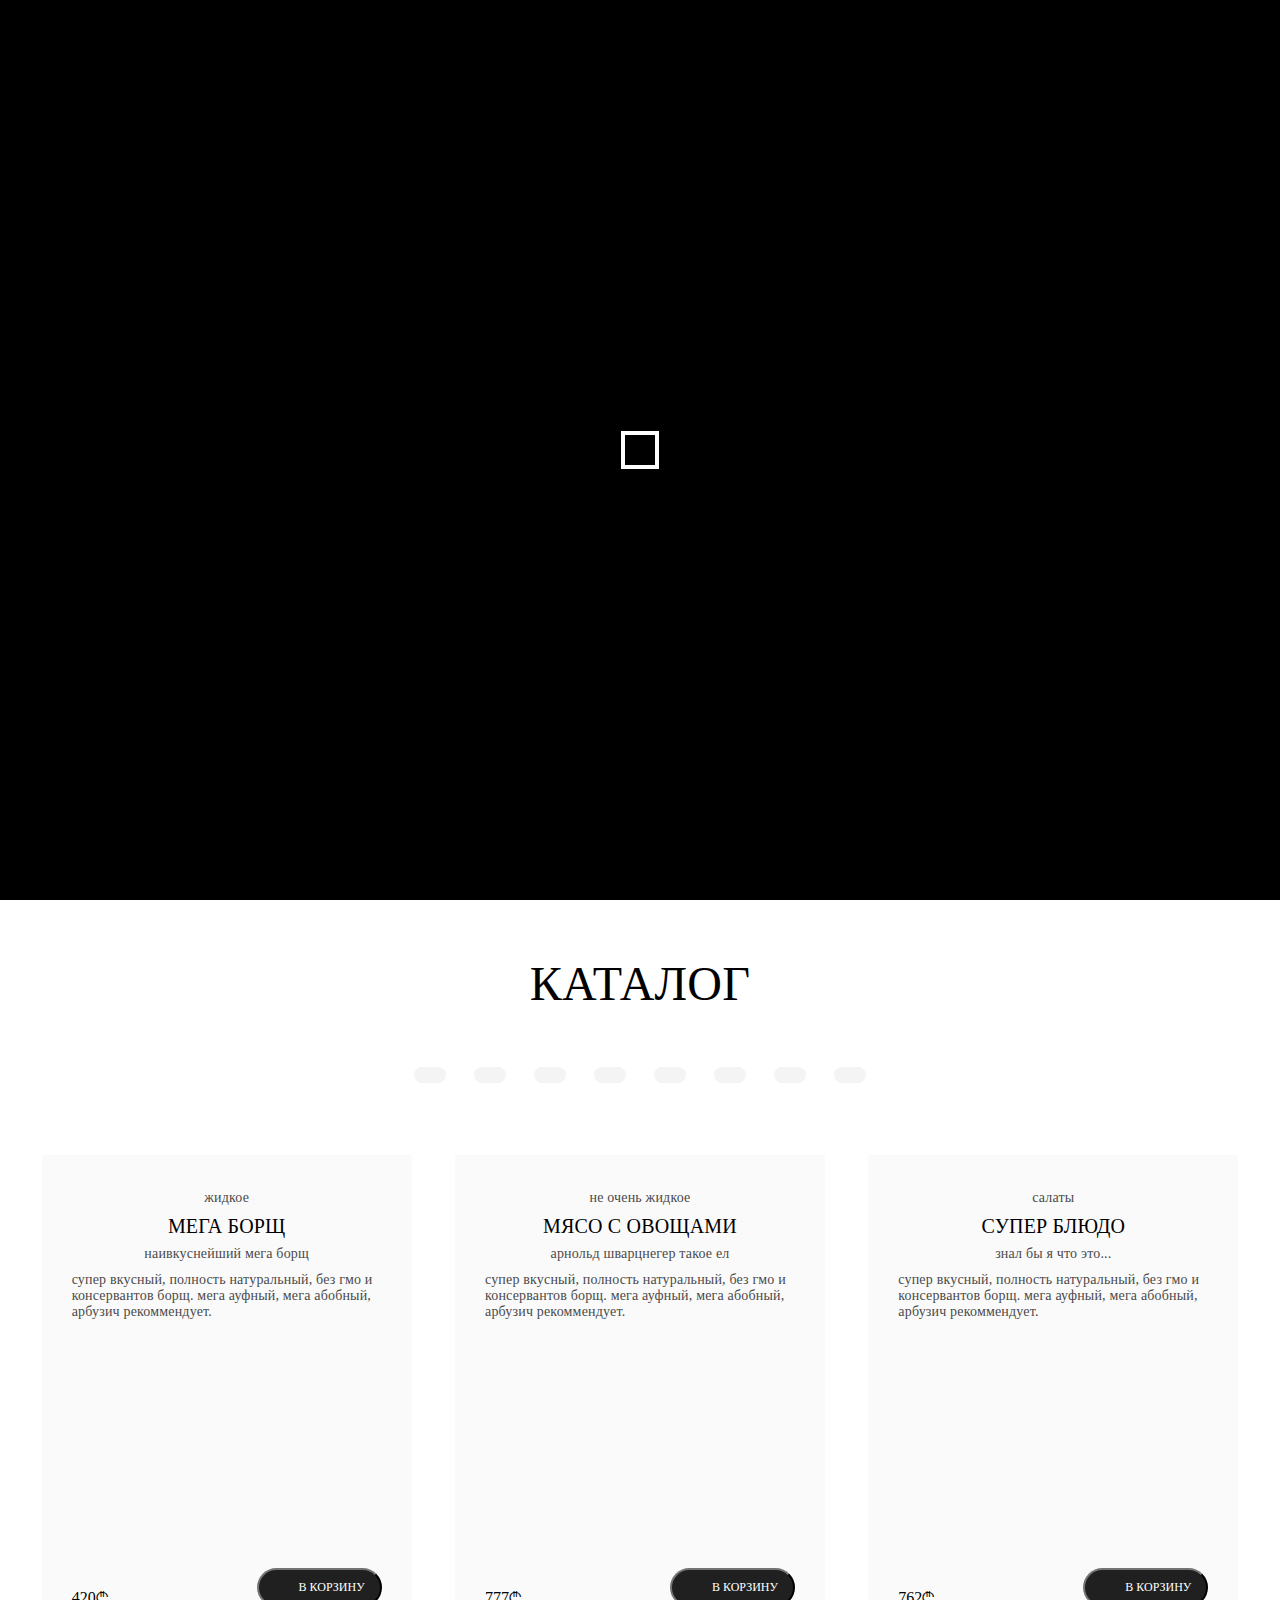
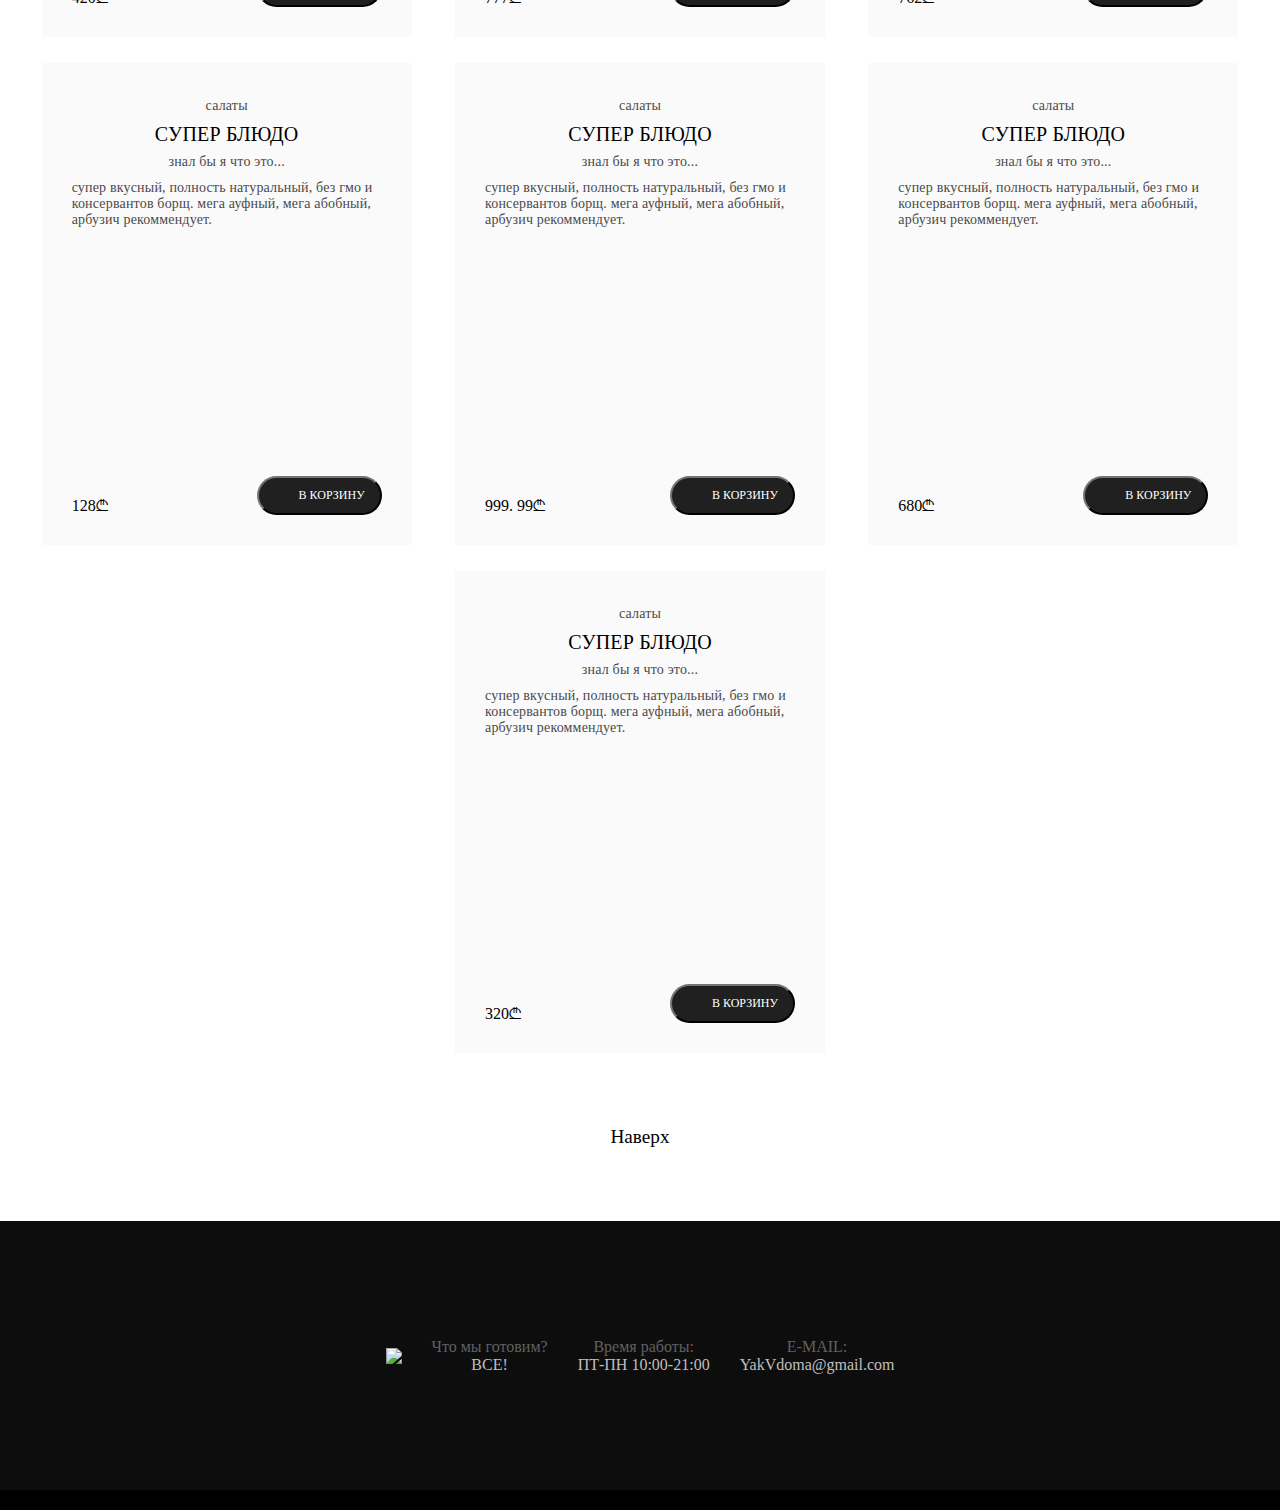
==== commit 9cd2623b: "Visualized categories and some fixes" ====
--- a/html/index.html
+++ b/html/index.html
@@ -75,7 +75,7 @@
 			<div class="about-text">
 				<div class="row">
 					<p class="sweet">Самая вкусная еда в Батуми</p>
-					<p class="text">Домашняя и вкусная украинская кухня с доставкой по всему городу</p>
+					<p class="text">Домашняя украинская кухня с доставкой по всему городу</p>
 					<button href="#screen1" class="catalogButton">Каталог</button>
 				</div>
 			</div>			
@@ -90,14 +90,14 @@
 			<p class="sweetCatalog">Каталог</p>
 
 			<div class="scrollmenu">
-				<a href="#">Все</a>
-  				<a href="#">Абобы</a>
-  				<a href="#">Супы</a>
-  				<a href="#">Шуба без селедки</a>
- 				<a href="#">Салаты без овощей</a>
- 				<a href="#">Супы с пельменями без пельменей</a>
- 				<a href="#">Вареники с тестом</a>
- 				<a href="#">Питса</a>
+				<a class="categoryButton"></a>
+				<a class="categoryButton"></a>
+				<a class="categoryButton"></a>
+				<a class="categoryButton"></a>
+				<a class="categoryButton"></a>
+				<a class="categoryButton"></a>
+				<a class="categoryButton"></a>
+				<a class="categoryButton"></a>
  			</div>
 
 			<div class="catalog">
@@ -218,6 +218,7 @@
 	<script src="../static/js/main/main.js"></script>
 	<script src="../static/js/loader.js"></script>
 	<script src="../static/js/main/socials.js"></script>
+	<script src='../static/js/main/getCategories.js'></script>
 
 </body>
 </html>--- a/static/css/main.css
+++ b/static/css/main.css
@@ -429,12 +429,13 @@
 	border-radius: 33px;
 	background-color: #f4f4f4;
  	display: inline-block;
-  color: #000;
-  text-align: center;
-  padding: 8px 16px;
-  line-height: 20px;
-  text-decoration: none;
-  box-sizing: border-box;
+  	color: #000;
+  	text-align: center;
+  	padding: 8px 16px;
+  	line-height: 20px;
+  	text-decoration: none;
+  	box-sizing: border-box;
+	cursor: pointer;
 }
 
 div.scrollmenu a:hover {
@@ -755,8 +756,3 @@
 		width: 90%;
 	}
 }
-
-@media screen and (max-width: 575px) {
-	.container {
-	}
-}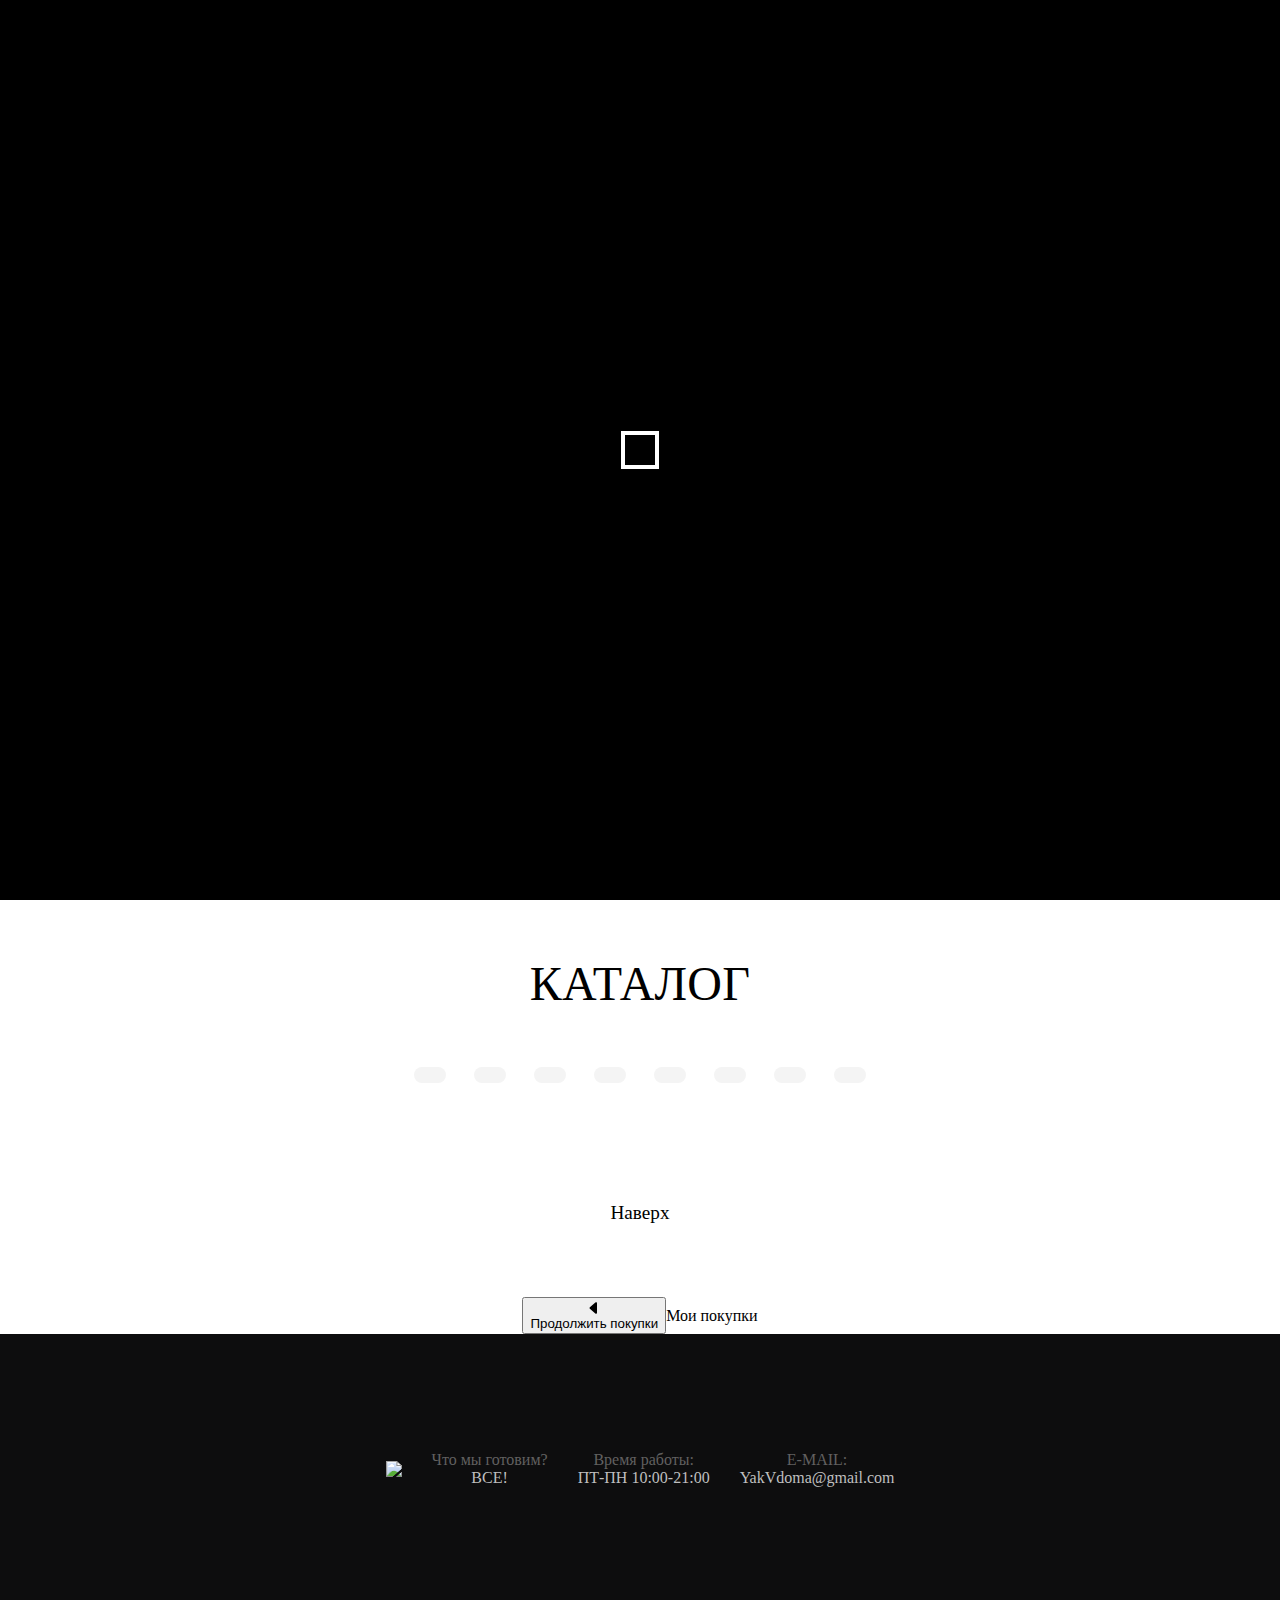
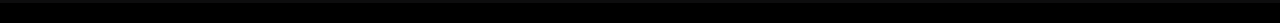
==== commit c746801e: "Начало работы над корзиной" ====
--- a/html/index.html
+++ b/html/index.html
@@ -5,9 +5,10 @@
 	<meta name="viewport" content="width=device-width, initial-scale=1, shrink-to-fit=no">
 	<title>Як Вдома | Каталог</title>
 	<link rel="stylesheet" type="text/css" href="../static/css/main.css">
+	<!-- <link rel="stylesheet" href="../static/css/shoppingCard.css"> -->
 </head>
 
-<body>
+<body id="body">
 
 	<div class="loader-wrapper">
 		<span class="loader"><span class="loader-inner"></span></span>
@@ -46,7 +47,7 @@
 			</div>
 		</div>
 		<div class="basketArea">
-			<button class="basket"></button>
+			<button class="basket" id="basket"></button>
 		</div>
 	</header>
 
@@ -90,19 +91,19 @@
 			<p class="sweetCatalog">Каталог</p>
 
 			<div class="scrollmenu">
-				<a class="categoryButton"></a>
-				<a class="categoryButton"></a>
-				<a class="categoryButton"></a>
-				<a class="categoryButton"></a>
-				<a class="categoryButton"></a>
-				<a class="categoryButton"></a>
-				<a class="categoryButton"></a>
-				<a class="categoryButton"></a>
+				<a data-c="" class="categoryButton"></a>
+				<a data-c="" class="categoryButton"></a>
+				<a data-c="" class="categoryButton"></a>
+				<a data-c="" class="categoryButton"></a>
+				<a data-c="" class="categoryButton"></a>
+				<a data-c="" class="categoryButton"></a>
+				<a data-c="" class="categoryButton"></a>
+				<a data-c="" class="categoryButton"></a>
  			</div>
 
 			<div class="catalog">
 
-				<div class="cardBox">
+				<!-- <div class="cardBox">
 					<p class="tovarType">жидкое</p>
 					<p class="nameTovar">Мега борщ</p>
 					<p class="descrition">Наивкуснейший мега борщ</p>
@@ -184,10 +185,25 @@
 					<p class="descrition">Супер вкусный, полность натуральный, без ГМО и консервантов борщ. Мега ауфный, мега абобный, Арбузич рекоммендует.</p>
 					<div class="tovarPrice"><span class="tovarPriceNumber">320</span> ₾</div>
 					<button class="buyButton">В корзину</button>
-				</div>
+				</div> -->
 				
 			</div>
 			<button href="#screen0" class="upbutton">Наверх</button>	
+		</div>
+	</div>
+	
+	<div class="shoppingCard" id="shoppingCard">
+		<div class="modalBlackout"></div>
+		<div class="modalCloseArea" id="modalCloseArea"></div>
+		<div class="modalTile">
+			<button class="continueShopping" id="continueShopping">
+				<div class="backArrow"><svg xmlns="http://www.w3.org/2000/svg" width="16" height="16" fill="currentColor" class="bi bi-caret-left-fill" viewBox="0 0 16 16">
+  				<path d="m3.86 8.753 5.482 4.796c.646.566 1.658.106 1.658-.753V3.204a1 1 0 0 0-1.659-.753l-5.48 4.796a1 1 0 0 0 0 1.506z"/>
+				</svg>
+				</div>
+				<span class="continueShoppingText">Продолжить покупки</span>
+			</button>
+			<div class="modalTitle">Мои покупки</div>
 		</div>
 	</div>
 
@@ -218,7 +234,9 @@
 	<script src="../static/js/main/main.js"></script>
 	<script src="../static/js/loader.js"></script>
 	<script src="../static/js/main/socials.js"></script>
+	<script src="../static/js/shoppingCard.js"></script>
 	<script src='../static/js/main/getCategories.js'></script>
+	<script src='../static/js/main/getDishes.js'></script>
 
 </body>
 </html>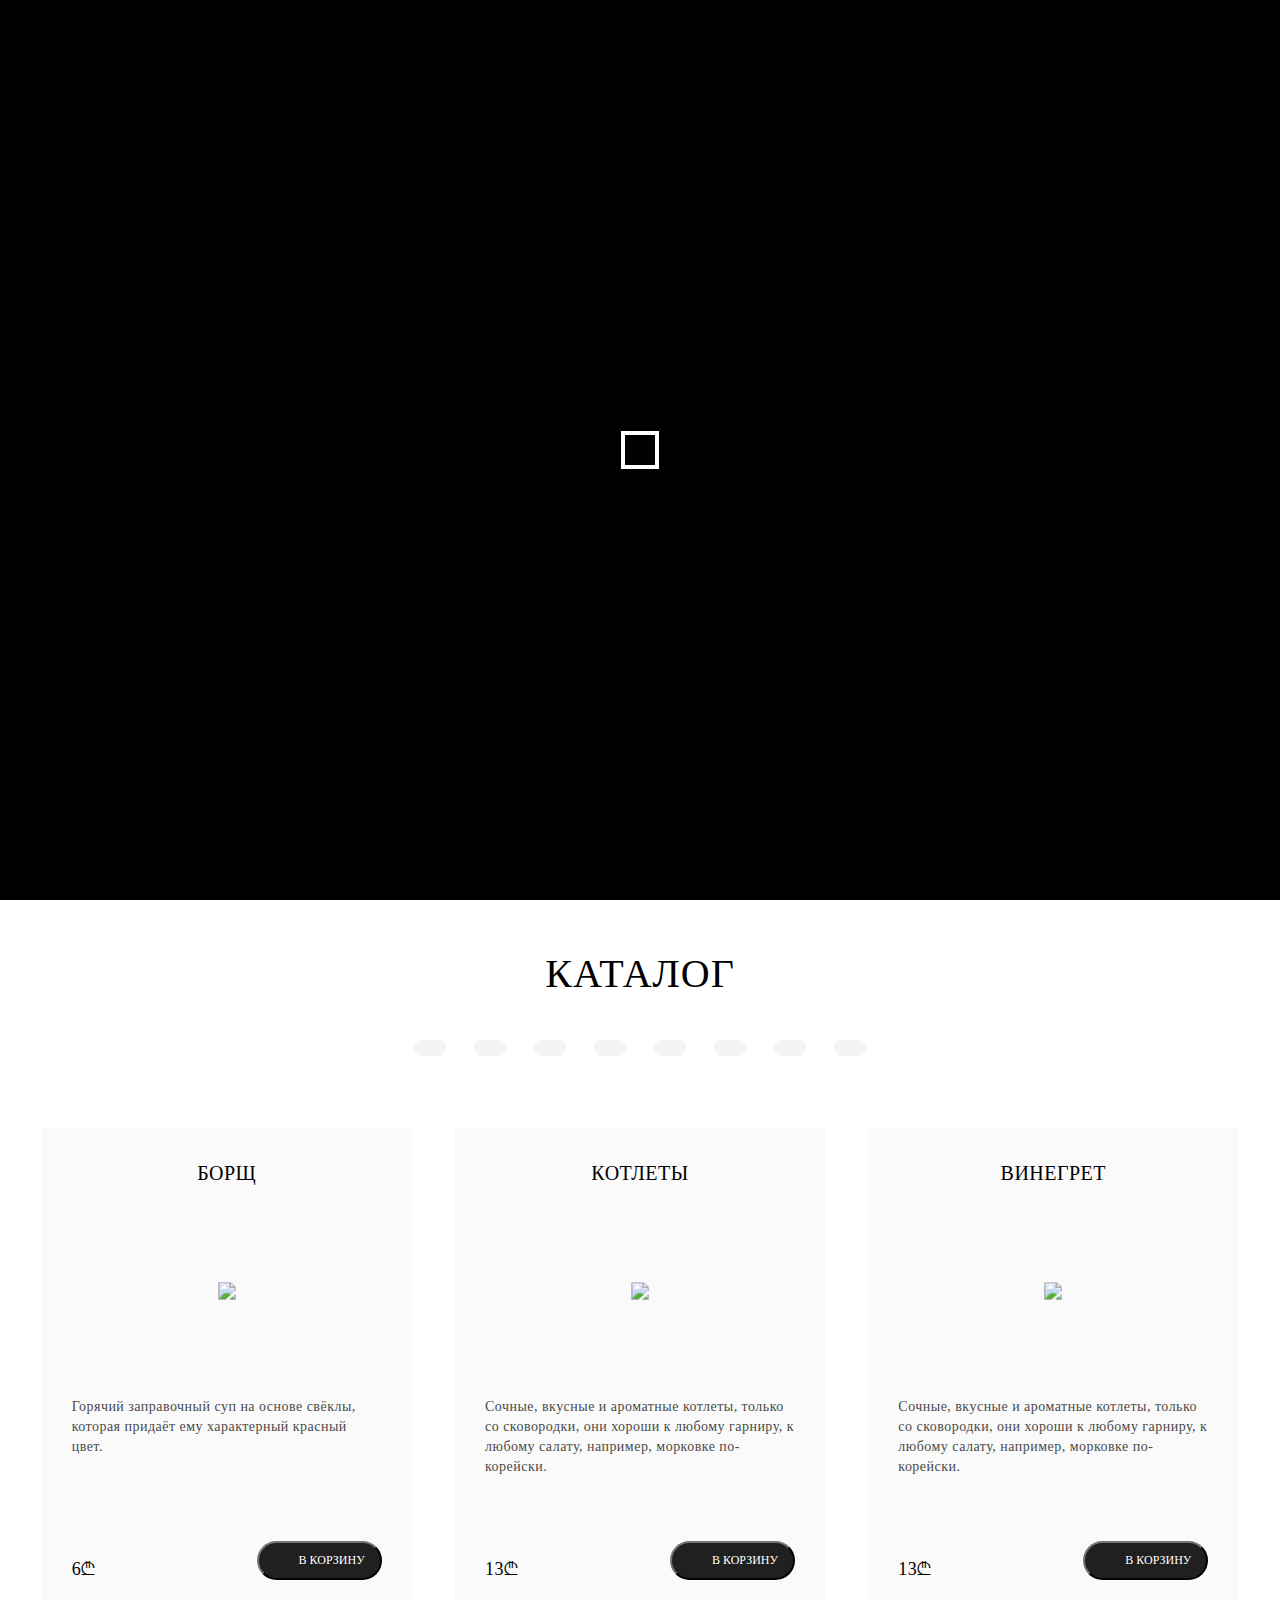
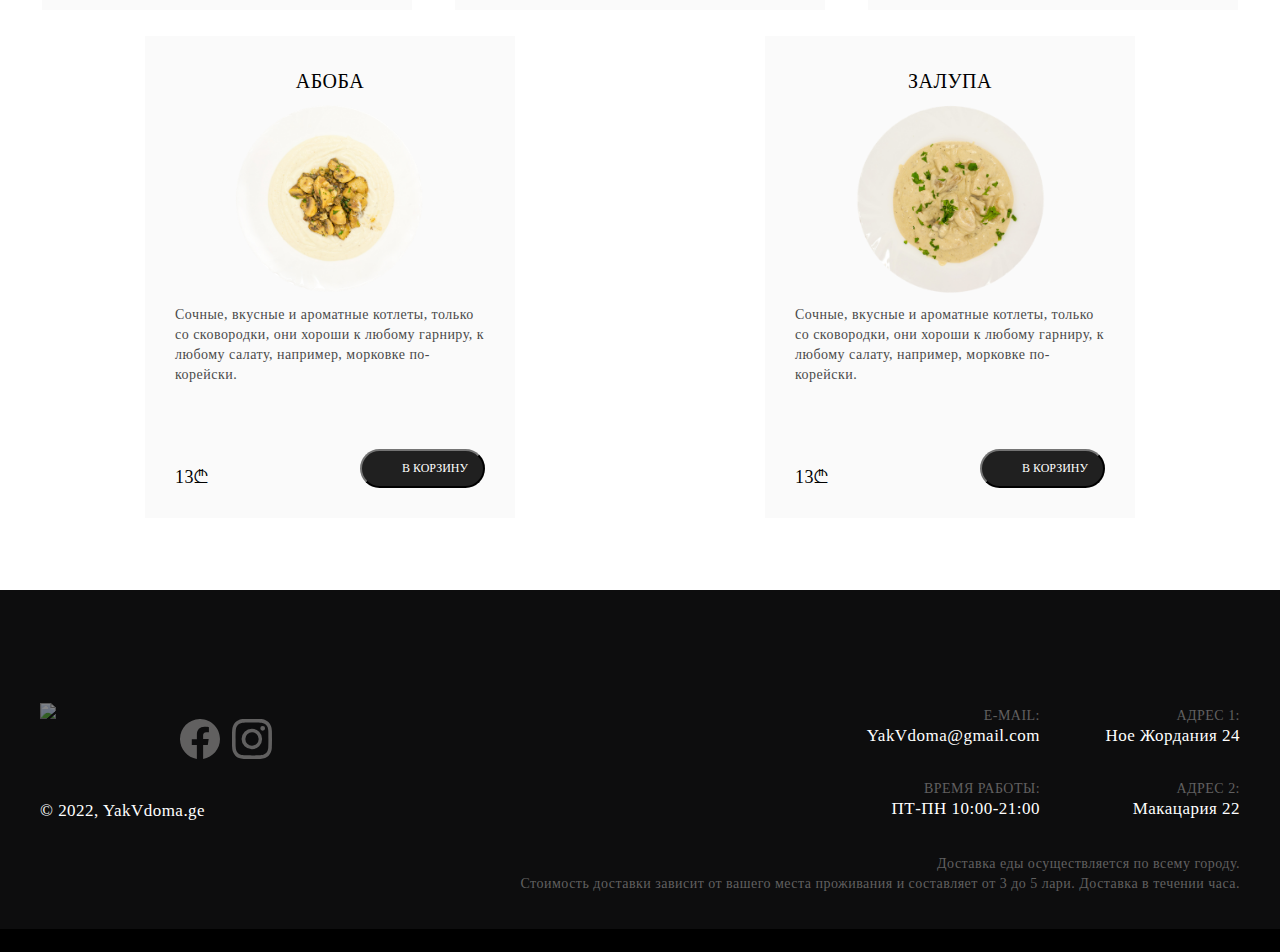
==== commit fb2accda: "Mega update" ====
--- a/html/index.html
+++ b/html/index.html
@@ -15,39 +15,29 @@
 	</div>
 
 	<header>
-		<a href="#" class="logoArea">
-         	<img src="../static/img/logo.svg" class="logo">
-      	</a>
-		<div class="raw">
-			<div class="headerFlex">
+		<div class="headerContent">
+			<a href="#" class="logoArea">
+         		<img src="../static/img/logo.svg" class="logo">
+      		</a>
 				<div class="container">
 					<ul class="menu">
 						<li>
-							<!-- <a href="tel:577203713" class="tel">+995 (577) 20 37 13</a> -->
-						</li>
-
-						<li>
 							<a href="https://www.youtube.com/watch?v=ujwW96UkqOY&ab_channel=Molex">Whatsapp</a>
 						</li>
-
 						<li>
 							<a href="https://www.youtube.com/watch?v=DLzxrzFCyOs&ab_channel=AllKindsOfStuff">Telegram</a>
 						</li>
-
 						<li>
 							<a href="https://www.google.com/search?q=%D1%8F%D0%BA+%D0%B2%D0%B4%D0%BE%D0%BC%D0%B0+%D0%BE%D1%82%D0%B7%D1%8B%D0%B2%D1%8B&oq=%D1%8F%D0%BA+%D0%B2%D0%B4%D0%BE%D0%BC%D0%B0+%D0%BE%D1%82%D0%B7%D1%8B%D0%B2%D1%8B&aqs=chrome..69i57j0i22i30l2.3253j0j7&sourceid=chrome&ie=UTF-8">Отзывы</a>
 						</li>
-
 						<li>
 							<a href="#">Частые вопросы</a>
 						</li>
-
 					</ul>
 				</div>
-			</div>
-		</div>
-		<div class="basketArea">
-			<button class="basket" id="basket"></button>
+			<div class="basketArea">
+				<button class="basket" id="basket"></button>
+			</div>
 		</div>
 	</header>
 
@@ -62,7 +52,7 @@
 			<span class="close">&times;</span>
 		</div>
 		
-  		<div class="modal-content">
+  		<div class="socialLinks">
     		<a href="#">Whatsapp</a>
     		<a href="#">Telegram</a>
     		<a href="#">Написать SMS</a>
@@ -70,25 +60,23 @@
 	</div>
 
 	<div class="screen" id="screen0">
-
 		<div class="about">
 			<video src="../static/vid/about.mp4" loop="" muted="" autoplay="" playsinline=""></video>
 			<div class="about-text">
 				<div class="row">
-					<p class="sweet">Самая вкусная еда в Батуми</p>
+					<p class="sweet">Вкусно и душевно, по-домашнему в Батуми</p>
 					<p class="text">Домашняя украинская кухня с доставкой по всему городу</p>
 					<button href="#screen1" class="catalogButton">Каталог</button>
 				</div>
 			</div>			
-		</div>
-		
+		</div>	
 	</div>
 
 	<div class="screen2" id="screen1">
 
 		<div class="row">
 
-			<p class="sweetCatalog">Каталог</p>
+			<p class="sweetCatalog">КАТАЛОГ</p>
 
 			<div class="scrollmenu">
 				<a data-c="" class="categoryButton"></a>
@@ -103,131 +91,162 @@
 
 			<div class="catalog">
 
-				<!-- <div class="cardBox">
-					<p class="tovarType">жидкое</p>
-					<p class="nameTovar">Мега борщ</p>
-					<p class="descrition">Наивкуснейший мега борщ</p>
-					<div class="tovarImg">
-						<img src="../static/img/1.png" alt="">
-					</div>
-					<p class="descrition">Супер вкусный, полность натуральный, без ГМО и консервантов борщ. Мега ауфный, мега абобный, Арбузич рекоммендует.</p>
-					<div class="tovarPrice"><span class="tovarPriceNumber">420</span> ₾</div>
-					<button class="buyButton">В корзину</button>
-				</div>
-
-				<div class="cardBox">
-					<p class="tovarType">не очень жидкое</p>
-					<p class="nameTovar">Мясо с овощами</p>
-					<p class="descrition">Арнольд Шварцнегер такое ел</p>
-					<div class="tovarImg">
-						<img src="../static/img/2.png" alt="">
-					</div>
-					<p class="descrition">Супер вкусный, полность натуральный, без ГМО и консервантов борщ. Мега ауфный, мега абобный, Арбузич рекоммендует.</p>
-					<div class="tovarPrice"><span class="tovarPriceNumber">777</span> ₾</div>
-					<button class="buyButton">В корзину</button>
-				</div>
-
-				<div class="cardBox">
-					<p class="tovarType">салаты</p>
-					<p class="nameTovar">Супер блюдо</p>
-					<p class="descrition">Знал бы я что это...</p>
-					<div class="tovarImg">
-						<img src="../static/img/3.png" alt="">
-					</div>
-					<p class="descrition">Супер вкусный, полность натуральный, без ГМО и консервантов борщ. Мега ауфный, мега абобный, Арбузич рекоммендует.</p>
-					<div class="tovarPrice"><span class="tovarPriceNumber">762</span> ₾</div>
-					<button class="buyButton">В корзину</button>
-				</div>
-
-				<div class="cardBox">
-					<p class="tovarType">салаты</p>
-					<p class="nameTovar">Супер блюдо</p>
-					<p class="descrition">Знал бы я что это...</p>
-					<div class="tovarImg">
-						<img src="../static/img/3.png" alt="">
-					</div>
-					<p class="descrition">Супер вкусный, полность натуральный, без ГМО и консервантов борщ. Мега ауфный, мега абобный, Арбузич рекоммендует.</p>
-					<div class="tovarPrice"><span class="tovarPriceNumber">128</span> ₾</div>
-					<button class="buyButton">В корзину</button>
-				</div>
-
-				<div class="cardBox">
-					<p class="tovarType">салаты</p>
-					<p class="nameTovar">Супер блюдо</p>
-					<p class="descrition">Знал бы я что это...</p>
-					<div class="tovarImg">
-						<img src="../static/img/3.png" alt="">
-					</div>
-					<p class="descrition">Супер вкусный, полность натуральный, без ГМО и консервантов борщ. Мега ауфный, мега абобный, Арбузич рекоммендует.</p>
-					<div class="tovarPrice"><span class="tovarPriceNumber">999. 99</span> ₾</div>
-					<button class="buyButton">В корзину</button>
-				</div>
-
-				<div class="cardBox">
-					<p class="tovarType">салаты</p>
-					<p class="nameTovar">Супер блюдо</p>
-					<p class="descrition">Знал бы я что это...</p>
-					<div class="tovarImg">
-						<img src="../static/img/3.png" alt="">
-					</div>
-					<p class="descrition">Супер вкусный, полность натуральный, без ГМО и консервантов борщ. Мега ауфный, мега абобный, Арбузич рекоммендует.</p>
-					<div class="tovarPrice"><span class="tovarPriceNumber">680</span> ₾</div>
-					<button class="buyButton">В корзину</button>
-				</div>
-
-				<div class="cardBox">
-					<p class="tovarType">салаты</p>
-					<p class="nameTovar">Супер блюдо</p>
-					<p class="descrition">Знал бы я что это...</p>
-					<div class="tovarImg">
-						<img src="../static/img/3.png" alt="">
-					</div>
-					<p class="descrition">Супер вкусный, полность натуральный, без ГМО и консервантов борщ. Мега ауфный, мега абобный, Арбузич рекоммендует.</p>
-					<div class="tovarPrice"><span class="tovarPriceNumber">320</span> ₾</div>
-					<button class="buyButton">В корзину</button>
-				</div> -->
+				<div class="cardBox">
+					<p class="nameTovar">Борщ</p>
+					<div class="tovarImg">
+						<img src="../static/images/okroshka.png" class="tovarPng">
+					</div>
+					<p class="descrition">Горячий заправочный суп на основе свёклы, которая придаёт ему характерный красный цвет.</p>
+					<div class="tovarPrice"><span class="tovarPriceNumber">6</span> ₾</div>
+					<button class="buyButton">В корзину</button>
+				</div>
+
+				<div class="cardBox">
+					<p class="nameTovar">Котлеты</p>
+					<div class="tovarImg">
+						<img src="../static/images/kotleti.png" class="tovarPng">
+					</div>
+					<p class="descrition">Сочные, вкусные и ароматные котлеты, только со сковородки, они хороши к любому гарниру, к любому салату, например, морковке по-корейски.</p>
+					<div class="tovarPrice"><span class="tovarPriceNumber">13</span> ₾</div>
+					<button class="buyButton">В корзину</button>
+				</div>
+
+				<div class="cardBox">
+					<p class="nameTovar">Винегрет</p>
+					<div class="tovarImg">
+						<img src="../static/images/vinegret.png" class="tovarPng">
+					</div>
+					<p class="descrition">Сочные, вкусные и ароматные котлеты, только со сковородки, они хороши к любому гарниру, к любому салату, например, морковке по-корейски.</p>
+					<div class="tovarPrice"><span class="tovarPriceNumber">13</span> ₾</div>
+					<button class="buyButton">В корзину</button>
+				</div>
+
+				<div class="cardBox">
+					<p class="nameTovar">Абоба</p>
+					<div class="tovarImg">
+						<img src="../static/images/sGribami.png" class="tovarPng">
+					</div>
+					<p class="descrition">Сочные, вкусные и ароматные котлеты, только со сковородки, они хороши к любому гарниру, к любому салату, например, морковке по-корейски.</p>
+					<div class="tovarPrice"><span class="tovarPriceNumber">13</span> ₾</div>
+					<button class="buyButton">В корзину</button>
+				</div>
 				
-			</div>
-			<button href="#screen0" class="upbutton">Наверх</button>	
+				<div class="cardBox">
+					<p class="nameTovar">Залупа</p>
+					<div class="tovarImg">
+						<img src="../static/images/27.png" class="tovarPng">
+					</div>
+					<p class="descrition">Сочные, вкусные и ароматные котлеты, только со сковородки, они хороши к любому гарниру, к любому салату, например, морковке по-корейски.</p>
+					<div class="tovarPrice"><span class="tovarPriceNumber">13</span> ₾</div>
+					<button class="buyButton">В корзину</button>
+				</div>
+
+			</div>
+			<button href="#screen0" class="upbutton">
+				<svg xmlns="http://www.w3.org/2000/svg" width="16" height="16" fill="currentColor" class="bi bi-chevron-up" viewBox="0 0 16 16">
+  					<path fill-rule="evenodd" d="M7.646 4.646a.5.5 0 0 1 .708 0l6 6a.5.5 0 0 1-.708.708L8 5.707l-5.646 5.647a.5.5 0 0 1-.708-.708l6-6z"/>
+				</svg>
+			</button>	
 		</div>
 	</div>
 	
 	<div class="shoppingCard" id="shoppingCard">
 		<div class="modalBlackout"></div>
 		<div class="modalCloseArea" id="modalCloseArea"></div>
-		<div class="modalTile">
-			<button class="continueShopping" id="continueShopping">
-				<div class="backArrow"><svg xmlns="http://www.w3.org/2000/svg" width="16" height="16" fill="currentColor" class="bi bi-caret-left-fill" viewBox="0 0 16 16">
-  				<path d="m3.86 8.753 5.482 4.796c.646.566 1.658.106 1.658-.753V3.204a1 1 0 0 0-1.659-.753l-5.48 4.796a1 1 0 0 0 0 1.506z"/>
-				</svg>
-				</div>
-				<span class="continueShoppingText">Продолжить покупки</span>
-			</button>
+		<div class="modalTile" id="modalTile">
+			<div class="shoppingBtnArea">
+				<button class="continueShopping" id="continueShopping">
+					<div class="backArrow"><svg xmlns="http://www.w3.org/2000/svg" width="16" height="16" fill="#000" class="bi bi-caret-left-fill" viewBox="0 0 16 16">
+  					<path d="m3.86 8.753 5.482 4.796c.646.566 1.658.106 1.658-.753V3.204a1 1 0 0 0-1.659-.753l-5.48 4.796a1 1 0 0 0 0 1.506z"/>
+					</svg>
+					</div>
+					<span class="continueShoppingText">Продолжить покупки</span>
+				</button>
+			</div>
 			<div class="modalTitle">Мои покупки</div>
+			<div class="cartList">
+				<!-- <div class="cartProduct">
+					<div class="cardProductContent">
+						<span class="productPreview"><img src="../static/img/borshMini.png"></span>
+						<div class="productInfo">
+							<span class="productName">Ауфный борщик</span>
+							<span class="productCountTitle">Количество:</span>
+							<div class="count">
+								<span class="minus">-</span>
+								<input class="productCountValue" value="1"/>
+								<span class="plus">+</span>
+							</div>
+							<span class="productPrice">129₾</span>
+						</div>
+						<div class="productRemove">
+							<svg xmlns="http://www.w3.org/2000/svg" width="16" height="16" fill="currentColor" class="bi bi-x-lg" viewBox="0 0 16 16">
+  								<path d="M2.146 2.854a.5.5 0 1 1 .708-.708L8 7.293l5.146-5.147a.5.5 0 0 1 .708.708L8.707 8l5.147 5.146a.5.5 0 0 1-.708.708L8 8.707l-5.146 5.147a.5.5 0 0 1-.708-.708L7.293 8 2.146 2.854Z"/>
+							</svg>
+						</div>
+					</div>
+				</div> -->
+			</div>
+			<div class="cartBottom">
+				<div class="cartList">
+					<div class="productsCost">
+						<span class="productsCostTitle">Стоимость товаров:</span>
+						<span class="productsCostValue">129.00₾</span>
+					</div>
+					<div class="productsCost">
+						<span class="productsCostTitle">Итого:</span>
+						<span class="productsCostTotal">129.00₾</span>
+					</div>
+					<button type="submit">Оформить заказ</button>
+				</div>
+			</div>
 		</div>
 	</div>
 
 	<footer>
-
-		<div class="footerLogo">
-			<img src="../static/img/footerLogo.png">
-		</div>
-
-		<div class="footerDiv">
-			<div class="footerPrefix">Что мы готовим?</div>
-			<div class="footerText">ВСЕ!</div>
-		</div>
-
-		<div class="footerDiv">
-			<div class="footerPrefix">Время работы:</div>
-			<div class="footerText">ПТ-ПН 10:00-21:00</div>
-		</div>
-
-		<div class="footerDiv">
-			<div class="footerPrefix">E-MAIL:</div>
-			<div class="footerText">YakVdoma@gmail.com</div>
-		</div>
-
+		<div class="footerContent">
+			<div class="footerLogo">
+				<img src="../static/img/footerLogo.png">
+			</div>
+			<div class="footerSocials">
+				<a href="https://www.facebook.com/cafeCaptain/">
+					<div class="facebook">
+						<svg xmlns="http://www.w3.org/2000/svg" width="40" height="40" fill="currentColor" class="bi bi-facebook" viewBox="0 0 16 16">
+  							<path d="M16 8.049c0-4.446-3.582-8.05-8-8.05C3.58 0-.002 3.603-.002 8.05c0 4.017 2.926 7.347 6.75 7.951v-5.625h-2.03V8.05H6.75V6.275c0-2.017 1.195-3.131 3.022-3.131.876 0 1.791.157 1.791.157v1.98h-1.009c-.993 0-1.303.621-1.303 1.258v1.51h2.218l-.354 2.326H9.25V16c3.824-.604 6.75-3.934 6.75-7.951z"/>
+						</svg>
+					</div>
+				</a>
+				<a href="https://www.instagram.com/dostavkaedi_batumi/">
+					<div class="instagram">
+						<svg xmlns="http://www.w3.org/2000/svg" width="40" height="40" fill="currentColor" class="bi bi-instagram" viewBox="0 0 16 16">
+  							<path d="M8 0C5.829 0 5.556.01 4.703.048 3.85.088 3.269.222 2.76.42a3.917 3.917 0 0 0-1.417.923A3.927 3.927 0 0 0 .42 2.76C.222 3.268.087 3.85.048 4.7.01 5.555 0 5.827 0 8.001c0 2.172.01 2.444.048 3.297.04.852.174 1.433.372 1.942.205.526.478.972.923 1.417.444.445.89.719 1.416.923.51.198 1.09.333 1.942.372C5.555 15.99 5.827 16 8 16s2.444-.01 3.298-.048c.851-.04 1.434-.174 1.943-.372a3.916 3.916 0 0 0 1.416-.923c.445-.445.718-.891.923-1.417.197-.509.332-1.09.372-1.942C15.99 10.445 16 10.173 16 8s-.01-2.445-.048-3.299c-.04-.851-.175-1.433-.372-1.941a3.926 3.926 0 0 0-.923-1.417A3.911 3.911 0 0 0 13.24.42c-.51-.198-1.092-.333-1.943-.372C10.443.01 10.172 0 7.998 0h.003zm-.717 1.442h.718c2.136 0 2.389.007 3.232.046.78.035 1.204.166 1.486.275.373.145.64.319.92.599.28.28.453.546.598.92.11.281.24.705.275 1.485.039.843.047 1.096.047 3.231s-.008 2.389-.047 3.232c-.035.78-.166 1.203-.275 1.485a2.47 2.47 0 0 1-.599.919c-.28.28-.546.453-.92.598-.28.11-.704.24-1.485.276-.843.038-1.096.047-3.232.047s-2.39-.009-3.233-.047c-.78-.036-1.203-.166-1.485-.276a2.478 2.478 0 0 1-.92-.598 2.48 2.48 0 0 1-.6-.92c-.109-.281-.24-.705-.275-1.485-.038-.843-.046-1.096-.046-3.233 0-2.136.008-2.388.046-3.231.036-.78.166-1.204.276-1.486.145-.373.319-.64.599-.92.28-.28.546-.453.92-.598.282-.11.705-.24 1.485-.276.738-.034 1.024-.044 2.515-.045v.002zm4.988 1.328a.96.96 0 1 0 0 1.92.96.96 0 0 0 0-1.92zm-4.27 1.122a4.109 4.109 0 1 0 0 8.217 4.109 4.109 0 0 0 0-8.217zm0 1.441a2.667 2.667 0 1 1 0 5.334 2.667 2.667 0 0 1 0-5.334z"/>
+						</svg>
+					</div>
+				</a>
+			</div>
+			<div class="footerHours">
+				<div class="footerPrefix">Время работы:</div>
+				<div class="footerText">ПТ-ПН 10:00-21:00</div>
+			</div>
+			<div class="footerEmail">
+				<div class="footerPrefix">E-MAIL:</div>
+				<div class="footerText">YakVdoma@gmail.com</div>
+			</div>
+			<div class="footerAdress">
+				<div class="footerPrefix">Адрес 1:</div>
+				<div class="footerText">Ное Жордания 24</div>
+			</div>
+			<div class="footerAdress2">
+				<div class="footerPrefix">Адрес 2:</div>
+				<div class="footerText">Макацария 22</div>
+			</div>
+			<div class="footerDisclaimer">
+				<div class="disclaimerText">Доставка еды осуществляется по всему городу.</div>
+				<div class="disclaimerText">Стоимость доставки зависит от вашего места проживания и составляет от 3 до 5 лари. Доставка в течении часа.</div>
+			</div>
+			<div class="footerCopyright">
+				<div class="footerText">© 2022, YakVdoma.ge</div>
+			</div>
+		</div>
 	</footer>
 
 	<script src="https://cdnjs.cloudflare.com/ajax/libs/jquery/3.6.0/jquery.min.js"></script>
--- a/static/css/main.css
+++ b/static/css/main.css
@@ -1,43 +1,53 @@
 @font-face {
-  font-family: "Gilroy-Bold"; 
-  src: url("../fonts/Gilroy-Bold.ttf") format("truetype"); 
-  font-style: normal; 
-  font-weight: normal; 
+	font-family: "Gilroy-Bold"; 
+	src: url("../fonts/Gilroy-Bold.ttf") format("truetype"); 
+	font-style: normal; 
+	font-weight: normal; 
 }
 
 @font-face {
-  font-family: "Gilroy-Medium"; 
-  src: url("../fonts/Gilroy-Medium.ttf") format("truetype"); 
-  font-style: normal; 
-  font-weight: normal; 
+	font-family: "Gilroy-Medium"; 
+	src: url("../fonts/Gilroy-Medium.ttf") format("truetype"); 
+	font-style: normal; 
+	font-weight: normal; 
 }
 
 @font-face {
-  font-family: "Gilroy-Regular"; 
-  src: url("../fonts/Gilroy-Regular.ttf") format("truetype"); 
-  font-style: normal; 
-  font-weight: normal; 
+	font-family: "Gilroy-Regular"; 
+	src: url("../fonts/Gilroy-Regular.ttf") format("truetype"); 
+	font-style: normal; 
+	font-weight: normal; 
 }
 
 @font-face {
-  font-family: "Gilroy-Light"; 
-  src: url("../fonts/Gilroy-Light.ttf") format("truetype"); 
-  font-style: normal; 
-  font-weight: normal; 
+	font-family: "Gilroy-Light"; 
+	src: url("../fonts/Gilroy-Light.ttf") format("truetype"); 
+	font-style: normal; 
+	font-weight: normal; 
+}
+
+::-webkit-scrollbar {
+	display: none;
+}
+
+::selection {
+  color: #fff;
+  background: #000;
 }
 
 body {
+	letter-spacing: .03em;
 	font-family: 'Gilroy-Bold';
 	margin: 0;
 }
 
 .loader {
-  display: inline-block;
-  width: 30px;
-  height: 30px;
-  position: relative;
-  border: 4px solid #Fff;
-  animation: loader 2s infinite ease;
+	display: inline-block;
+	width: 30px;
+	height: 30px;
+	position: relative;
+	border: 4px solid #Fff;
+	animation: loader 2s infinite ease;
 }
 
 .loader-wrapper {
@@ -48,15 +58,15 @@
 	top: 0;
 	left: 0;
 	background-color: black;
-	z-index: 5;
+	z-index: 9999;
 }
 
 .loader-inner {
-  	vertical-align: top;
-  	display: inline-block;
-  	width: 100%;
-  	background-color: #fff;
-  	animation: loader-inner 2s infinite ease-in;
+	vertical-align: top;
+	display: inline-block;
+	width: 100%;
+	background-color: #fff;
+	animation: loader-inner 2s infinite ease-in;
 }
 
 @keyframes loader {
@@ -104,37 +114,42 @@
 }
 
 header {
-	background-color: #FFEE32;
+	height: 89px;
+	padding: 0 30px;
+	background-color: #FDD935;
 	display: flex;
 	position: fixed;
 	top: 0;
-	width: 100%;
-	padding-top: 14px;
-  	padding-bottom: 14px;
-    z-index: 3;
-    justify-content: center;
+	width: 100vw;
+	z-index: 3;
+	justify-content: center;
+	box-sizing: border-box;
+  box-shadow: 0 3px 5px 0 rgb(0 0 0 / 9%);
 }
 
 .row {
-    width: 100%;
-    max-width: 1360px;
-    margin: 0 auto;
-    display: block;
-    padding: 0 20px;
-}
-
-.headerFlex {
-    display: flex;
-    flex-wrap: wrap;
-    justify-content: space-between;
-    align-items: center;
+	width: 100%;
+	max-width: 1360px;
+	margin: 0 auto;
+	display: block;
+	padding: 0 20px;
+}
+
+.headerContent {
+	width: 100vw;
+	max-width: 1540px;
+	padding: 0 28px;
+}
+
+.logoArea {
+	/*margin-right: 2.5rem;*/
 }
 
 .logo {
 	height: 75px;
 	width: 160px;
 	display: inline-block;
-    vertical-align: middle;
+	vertical-align: middle;
 }
 
 .menu li a {
@@ -145,39 +160,34 @@
 	text-decoration: none;
 	font-size: 16px;
 	margin-left: auto;
-	transition: all 0.4s ease;
-}
-
-.menu li a:hover {
-	color: rgba(0, 0, 0, 0.30);
+	box-sizing: border-box;
 }
 
 .menu li {
 	margin-right: 30px;
 	display: inline-block;
-    vertical-align: middle;
-    position: relative;
+	vertical-align: middle;
+	position: relative;
 }
 
 .menu {
-	display: flex;
+	/*display: flex;*/
 }
 
 .basketArea {
-	height: 75px;
-	display: flex;
-	justify-content: flex-end;
+	height: 73px;
 }
 
 .basket {
 	height: 32px;
 	width: 32px;
-	background-image: url(../img/basket.svg);
+	background-image: url(../img/cart.svg);
 	background-repeat: no-repeat;
 	background-size: 2rem;
 	background-color: transparent;
 	border: none;
 	transition: all 0.2s ease-out;
+	cursor: pointer;
 }
 
 .basket:hover {
@@ -214,19 +224,12 @@
 	align-items: center;
 	text-decoration: none;
 	padding: 29px 43px;
-	transition: all 0.4s ease;
 	cursor: pointer;
 	width: 25%;
 	min-width: 175px;
 	box-sizing: border-box;
 }
 
-.catalogButton:hover {
-	color: black;
-	background-color: white;
-	box-shadow: 0px 0px 20px white;
-}
-
 .screen {
 	flex-wrap: wrap;
 	display: flex;
@@ -238,13 +241,12 @@
 }
 
 .screen2 {
-	/*margin-bottom: 80px;*/
 	flex-wrap: wrap;
 	display: flex;
   flex-direction: row;
   align-items: center;
 	justify-content: center;
-	width: 100%;
+	width: 100wv;
 	transition: margin 0.5s ease-out;
 }
 
@@ -258,34 +260,28 @@
 
 .upbutton {
 	justify-content: center;
-	text-align: center;
-	font-size: 1.2rem;
-  position: relative;
-  left: 50%;
+  position: fixed;
+  z-index: 7;
+  right: 0;
+  bottom: 0;
+  margin-bottom: 18px;
   transform: translate(-50%, 0); 
   border: none;
-  background-color: transparent;
-  width: 25%;
-  /*height: 62px;*/
-  font-family: 'Gilroy-Bold';
-  color: #000;
+  border-radius: 50%;
+  background-color: #FDD935;
+  width: 50px;
+  height: 50px;
   cursor: pointer;
-  transition: all 0.4s ease;
-  margin-bottom: 72px;
-}
-
-.upbutton:hover {
-	opacity: 65%;
 }
 
 .about {
-	height: calc(100vh - 103px);
+	height: calc(100vh - 89px);
 	position: relative;
 	top: 0;
 	left: 0;
-    background-color: #000;
-    margin-top: 103px;
-    width: 100%;
+	background-color: #000;
+	margin-top: 89px;
+	width: 100%;
 }
 
 .about:before {
@@ -316,18 +312,9 @@
   height: 100%;
 }
 
-p {
-	letter-spacing: .18px;
-	display: block;
-  margin-block-start: 1em;
-  margin-block-end: 1em;
-  margin-inline-start: 0px;
-  margin-inline-end: 0px;
-}
-
 .sweet {
   max-width: 630px;
-  font-size: 64px;
+  font-size: 60px;
   line-height: 71px;
   text-transform: uppercase;
   margin-bottom: 22px;
@@ -344,9 +331,9 @@
 
 .sweetCatalog {
 	margin-top: 48px;
-  font-size: 48px;
-  line-height: 71px;
-  text-transform: uppercase;
+  font-size: 40px;
+  letter-spacing: 1px;
+  line-height: 1.3;
   box-sizing: border-box;
   text-align: center;
 }
@@ -361,17 +348,11 @@
   vertical-align: top;
   margin-bottom: 60px;
   margin: 0px 25px 50px 25px;
-  transition: all .1s ease-out;
   box-sizing: border-box;
   overflow: hidden;
 }
 
-.cardBox:hover {
-	box-shadow: 0px 0px 20px rgba(0,0,0,0.08);
-	transform: scale(1.03);
-}
-
-.tovarType {
+/*.tovarType {
 	font-family: 'Gilroy-Regular';
   display: table;
   cursor: default;
@@ -379,10 +360,12 @@
   color: #4a4a4a;
   margin: 5px auto 5px;
   text-transform: lowercase;
-}
+}*/
 
 .nameTovar {
-	margin: 0px 0px 0px 0px;
+	margin-block-start: 0em;
+	margin-block-end: 0.5em;
+	/*margin: 14px;*/
 	line-height: 30px;
   text-align: center;
   font-size: 20px;
@@ -391,15 +374,25 @@
   cursor: pointer;
 }
 
+.tovarImg {
+	height: 185px;
+	width: 100%;
+	object-fit: cover;
+}
+
+.tovarPng {
+	max-height: 100%;
+	max-width: 100%;
+	transform: scale(1.1);
+}
+
 .descrition {
 	font-family: 'Gilroy-Regular';
-  display: table;
-  cursor: default;
-  font-size: 14px;
-  color: #4a4a4a;
-  margin: 0 auto 5px;
-  margin-top: 5px;
-  text-transform: lowercase;
+	display: table;
+	cursor: default;
+	font-size: 14px;
+	line-height: 20px;
+	color: #4a4a4a;
 }
 
 .tovarPrice {
@@ -410,14 +403,15 @@
   margin: 30px;
   bottom: 0px;
   cursor: pointer;
+  font-size: 18px;
 }
 
 div.scrollmenu {
 	margin: 0 auto;
 	display: flex;
 	-ms-overflow-style: -ms-autohiding-scrollbar;
-  	overflow-x: auto;
-  	white-space: nowrap;
+	overflow-x: auto;
+	white-space: nowrap;
 }
 
 div.scrollmenu a {
@@ -428,13 +422,13 @@
 	border: none;
 	border-radius: 33px;
 	background-color: #f4f4f4;
- 	display: inline-block;
-  	color: #000;
-  	text-align: center;
-  	padding: 8px 16px;
-  	line-height: 20px;
-  	text-decoration: none;
-  	box-sizing: border-box;
+	display: inline-block;
+	color: #000;
+	text-align: center;
+	padding: 8px 16px;
+	line-height: 20px;
+	text-decoration: none;
+	box-sizing: border-box;
 	cursor: pointer;
 }
 
@@ -455,9 +449,13 @@
 	width: 100%;
 	justify-content: space-around;
 	display: flex;
-   flex-wrap: wrap;
+	flex-wrap: wrap;
 	margin-top: 72px;
 	margin-bottom: 22px;
+}
+
+.hide {
+	display: none;
 }
 
 .buyButton {
@@ -480,49 +478,121 @@
 	bottom: 0px;
 	cursor: pointer;
 	box-sizing: border-box;
-	transition: all 0.4s ease;
-}
-
-.buyButton:hover {
-	border-color: black;
-	background-color: black;
-	box-shadow: 0px 0px 10px rgba(0,0,0,0.12);
 }
 
 footer {
+	padding: 40px;
 	display: flex;
 	align-items: center;
 	justify-content: center;
-	height: 269px;
-	width: 100%;
+	height: 259px;
 	background-color: #0D0D0E;
-	border-bottom: 20px solid #000;
+	border-bottom: 23px solid #000;
+}
+
+.footerContent {
+	max-width: 1360px;
+	justify-content: normal;
+	position: relative;
+	display: flex;
+	width: 100%;
+	height: 100%;
 }
 
 .footerLogo {
-	transition: all 0.4s ease;
-}
-
-.footerLogo:hover {
-	cursor: none;
 	opacity: 0.5;
-}
-
-.footerDiv {
+	position: absolute;
+	top: 73px;
+	cursor: pointer;
+}
+
+.footerEmail {
 	display: flex;
 	flex-direction: column;
+	position: absolute;
+	align-items: flex-end;
+	right: 200px;
+	bottom: 143px;
+}
+
+.footerHours {
+	display: flex;
+	flex-direction: column;
+	position: absolute;
+	align-items: flex-end;
+	right: 200px;
+	bottom: 70px;
+}
+
+.footerAdress {
+	display: flex;
+	flex-direction: column;
+	position: absolute;
+	align-items: flex-end;
+	right: 0;
+	bottom: 143px;
+}
+
+.footerAdress2 {
+	display: flex;
+	flex-direction: column;
+	position: absolute;
+	align-items: flex-end;
+	right: 0;
+	bottom: 70px;
+}
+
+.footerSocials {
+	display: flex;
+	flex-direction: row;
+	position: absolute;
+	top: 89px;
+	left: 140px;
+}
+
+.facebook {
+	color: #616060;
+	margin-right: 12px;
+}
+
+.instagram {
+	color: #616060;
+}
+
+.footerDisclaimer {
+	display: flex;
+	flex-direction: column;
+	align-items: flex-end;
+	position: absolute;
+	right: 0;
+	bottom: -5px;
+}
+
+.footerCopyright {
+	position: absolute;
+	left: 0;
+	top: 171px;
 }
 
 .footerPrefix {
-	margin-left: 30px;
+	line-height: 20px;
 	font-family: 'Gilroy-Light';
+	text-transform: uppercase;
+	font-size: 14px;
 	color: #616060;
 }
 
 .footerText {
-	margin-left: 30px;
+	font-size: 17px;
 	font-family: 'Gilroy-Light';
-	color: #bfbfbf;
+	color: #fff;
+}
+
+.disclaimerText {
+	line-height: 20px;
+	font-family: 'Gilroy-Light';
+	font-size: 14px;
+	color: #616060;
 }
 
 .socials {
@@ -565,21 +635,20 @@
 }
 
 .modal {
-  display: none;
-  align-items: center;
-  justify-content: center;
-  position: fixed;
-  z-index: 4;
-  left: 0;
-  top: 0;
-  width: 100%;
-  height: 100%;
-  overflow: hidden;
-  background-color: rgba(0,0,0,0.85);
-  /*background-color: #fff;*/
-}
-
-.modal-content {
+	display: none;
+	align-items: center;
+	justify-content: center;
+	position: fixed;
+	z-index: 4;
+	left: 0;
+	top: 0;
+	width: 100%;
+	height: 100%;
+	overflow: hidden;
+	background-color: rgba(0,0,0,0.75);
+}
+
+.socialLinks {
 	display: flex;
 	flex-direction: column;
   background-color: #fefefe;
@@ -589,7 +658,7 @@
   animation-duration: 0.5s;
 }
 
-.modal-content a {
+.socialLinks a {
 	font-family: 'Gilroy-Medium';
 	font-size: 16px;
 	line-height: 24px;
@@ -614,18 +683,327 @@
 	transform: scale(2.0);
 }
 
-@keyframes animateSocials {
-  from {top: -500px; opacity: 0}
-  to {top: 0; opacity: 1}
-}
-
-@media (hover: none) {
+.shoppingCard {
+  display: none;
+  position: fixed;
+  z-index: 999; 
+  top: 0;
+  width: 100%;
+  height: 100%;
+  overflow: hidden;
+  animation: slide;
+	overflow-x: hidden;
+	overflow-y: scroll;
+}
+
+.modalBlackout {
+	position: fixed;
+	width: 100%;
+	height: 100%;
+	background-color: rgba(0,0,0,0.7);
+}
+
+.modalCloseArea {
+	position: absolute;
+	min-width: 100vh;
+	width: 100%;
+	min-height: 100vh;
+	height: 100%;
+}
+
+.modalTile {
+	width: 380px;
+	background-color: #fff;
+	z-index: 7;
+	flex-direction: column;
+	min-height: 100vh;
+	margin: auto 0 auto auto;
+	padding: 0 0 20px;
+	justify-content: normal;
+	animation-name: slideIn;
+	animation-duration: 0.5s;
+}
+
+.activeModalTile {
+	animation-name: slideOut;
+	animation-duration: 0.5s;
+}
+
+@keyframes slideIn {
+  from {transform: translateX(380px);}
+  to {transform: translateX(0px);}
+}
+
+@keyframes slideOut {
+  from {transform: translateX(0px);}
+  to {transform: translateX(380px);}
+}
+
+.shoppingBtnArea {
+	width: 100%;
+	height: 103px;
+	border-bottom: 2px solid #ebeef1;
+}
+
+.continueShopping {
+	font-family: 'Gilroy-Bold';
+	position: relative;
+	display: flex;
+	justify-content: center;
+	align-items: center;
+	border: 0;
+	background-color: #fff;
+	font-size: 15px;
+	letter-spacing: 1px;
+	text-transform: uppercase;
+	box-sizing: border-box;
+	transition: all 0.4s ease-in;
+	cursor: pointer;
+}
+
+.continueShopping:hover {
+	color: #616060;
+}
+
+.backArrow {
+	height: 32px;
+	width: 17px;
+}
+
+.continueShoppingText {
+	margin-left: 24px;
+}
+
+.modalTitle {
+	display: flex;
+	align-items: center;
+	width: 100%;
+	padding: 0 18px;
+	font-size: 38px;
+	line-height: 108px;
+}
+
+.cartList {
+	display: flex;
+	flex-direction: column;
+	align-items: center;
+	width: 305px;
+	max-width: 90vw;
+	margin-bottom: 30px;
+}
+
+.cartProduct {
+	position: relative;
+	width: 100%;
+}
+
+.cardProductContent {
+	display: flex;
+}
+
+.productPreview {
+	position: relative;
+  flex-shrink: 0;
+  display: flex;
+  justify-content: center;
+  align-items: center;
+  width: 144px;
+  height: 120px;
+  border-radius: 10px;
+  border: 1px solid #e2e7ec;
+}
+
+.productInfo {
+	font-family: 'Gilroy-Medium';
+	flex: 1 1;
+	margin-left: 20px;
+	display: block;
+	vertical-align: top;
+	height: 120px;
+}
+
+.productName {
+	font-family: 'Gilroy-Bold';
+	display: block;
+  margin: 10px 0 8px;
+  font-size: 16px;
+}
+
+.productCounter {
+	display: flex;
+	align-items: center;
+}
+
+.count {
+	display: inline-block;
+	position: relative;
+	flex-direction: column;
+	align-items: flex-start;
+}
+
+.productCountTitle {
+	font-size: 15px;
+	line-height: 1.4;
+  letter-spacing: 0.06rem;
+	color: #818d92;
+}
+
+.productCountValue {
+	width: 48px;
+	text-align: center;
+	font-size: 15px;
+	line-height: 15px;
+	outline: none;
+	border: 1px solid #c1c1c1;
+	border-radius: 15px;
+	display: inline-block;
+	vertical-align: middle;
+}
+
+.minus {
+	vertical-align: middle;
+	margin-right: 8px;
+}
+
+.plus {
+	vertical-align: middle;
+	margin-left: 8px;
+}
+
+.productPrice {
+	font-family: 'Gilroy-Bold';
+	position: absolute;
+	font-size: 16px;
+	letter-spacing: 0.06rem;
+	bottom: 0;
+	right: 0;
+}
+
+.cartBottom {
+	display: flex;
+	justify-content: center;
+	align-items: center;
+	width: 100%;
+	padding-top: 30px;
+	border-top: 2px solid #ebeef1;
+}
+
+.productsCost {
+	display: flex;
+	justify-content: space-between;
+	align-items: center;
+	width: 100%;
+	margin-bottom: 25px;
+}
+
+.productsCostTitle {
+	font-size: 13px;
+	color: #818d92;
+	text-transform: uppercase;
+}
+
+.productsCostTotal {
+	font-size: 24px;
+}
+
+.productRemove {
+	position: absolute;
+	width: 23px;
+	height: 23px;
+	left: -8px;
+	top: -8px;
+	border-radius: 50%;
+	border: 1px solid #9ca4ab;
+	background: #fff;
+	cursor: pointer;
+}
+
+button[type=submit] {
+	margin-top: 20px;
+	font-size: 16px;
+	width: 277px;
+	height: 52px;
+	background-color: #FDD935;
+	font-family: 'Gilroy-Bold';
+	color: #000;
+	border: none;
+	border-radius: 1000px;
+	cursor: pointer;
+	box-sizing: border-box;
+	transition: all 0.4s ease-out;
+}
+
+button[type=submit]:hover {
+  background-color: #fff;
+  box-shadow: 0px 0px 20px rgba(0, 0, 0, 0.25);
+}
+
+@media (hover: none) and (pointer: coarse) {
+  .upbutton:active {
+		background-color: #fff;
+	}
+	.catalogButton:active {
+		color: black;
+		background-color: white;
+		box-shadow: 0px 0px 20px white;
+	}
+}
+
+@media (hover: hover) and (pointer: fine) {
+	.menu li a {
+		transition: all 0.2s ease;
+	}
+	.menu li a:hover {
+		opacity: 80%;
+	}
+	.catalogButton {
+		transition: all 0.4s ease;
+	}
+	.catalogButton:hover {
+		color: black;
+		background-color: white;
+		box-shadow: 0px 0px 20px white;
+	}
+	.footerLogo {
+		transition: all 0.4s ease;
+	}
+	.footerLogo:hover {
+		opacity: 0.2;
+	}
+	.cardBox {
+  	transition: all .1s ease-out;
+	}
 	.cardBox:hover {
-		box-shadow: none;
-		transform: none;
+		background-color: #fff;
+		box-shadow: 0px 0px 20px rgba(0,0,0,0.08);
+		transform: scale(1.03);
+	}
+	.buyButton {
+		transition: all 0.4s ease;
+	}
+	.buyButton:hover {
+		border-color: black;
+		background-color: black;
+		box-shadow: 0px 0px 10px rgba(0,0,0,0.12);
+	}
+	.upbutton {
+  	transition: all 0.4s ease;
 	}
 	.upbutton:hover {
-		opacity: 100%;
+		background-color: #fff;
+	}
+	.facebook {
+		transition: 0.4s ease;
+	}
+
+	.facebook:hover {
+		opacity: 0.5;
+	}
+	.instagram {
+		transition: 0.4s ease;
+	}
+	.instagram:hover {
+		opacity: 0.5;
 	}
 }
 
@@ -645,26 +1023,30 @@
 		padding: 0px;
 		height: 74px;
 	}
+	.basketArea {
+		position: absolute;
+		right: 0;
+		margin-right: 28px;
+	}
+	.shoppingBtnArea {
+		height: 74px;
+	}
 	.logo {
 		transform: scale(0.8);
 	}
+	.container {
+		display: none;
+	}
 	.about {
 		margin-top: 74px;
-		height: 100vh;
-	}
-	/*.cardBox {
-		margin-right: 30px;
-    	margin-left: 0;
-	}*/
+		height: calc(100vh - 74px);
+	}
 	.cardBox {
 		width: calc(45vw - 40px);
 		max-width: 540px;
 		min-width: 310px;
     margin-bottom: 60px;
 	}
-	/*header {
-		justify-content: center;
-	}*/
 	.catalog {
 		margin-bottom: 12px;
 	}
@@ -700,14 +1082,84 @@
 		display: inline-block;
 	}
 	footer {
-		height: 369px;
+		height: 100%;
 		display: flex;
 		flex-direction: column;
 	}
 	.footerLogo {
 		margin-bottom: 20px;
 	}
-	.footerDiv {
+		.footerContent {
+		display: flex;
+		flex-direction: column;
+		align-items: center;
+		width: 100%;
+		height: 100%;
+	}
+	.footerLogo {
+		top: auto;
+		position: unset;
+		cursor: pointer;
+		transition: all 0.4s ease;
+		margin-bottom: 20px;
+	}
+	.footerLogo:hover {
+		opacity: 0.5;
+	}
+	.footerEmail {
+		margin-bottom: 20px;
+		display: flex;
+		flex-direction: column;
+		align-items: center;
+		right: auto;
+		bottom: auto;
+		position: unset;
+	}
+	.footerHours {
+		margin-bottom: 20px;
+		display: flex;
+		flex-direction: column;
+		align-items: center;
+		right: auto;
+		bottom: auto;
+		position: unset;
+	}
+	.footerAdress {
+		margin-bottom: 20px;
+		display: flex;
+		flex-direction: column;
+		align-items: center;
+		bottom: auto;
+		position: unset;
+	}
+	.footerAdress2 {
+		margin-bottom: 20px;
+		display: flex;
+		flex-direction: column;
+		align-items: center;
+		bottom: auto;
+		position: unset;
+	}
+	.footerSocials {
+		display: flex;
+		flex-direction: row;
+		position: unset;
+		top: 89px;
+		left: 140px;
+		margin-bottom: 20px;
+	}
+	.footerCopyright {
+		text-align: center;
+		margin-bottom: 20px;
+		display: flex;
+		flex-direction: column;
+		align-items: center;
+		bottom: auto;
+		position: unset;
+	}
+	.footerDisclaimer {
+		position: unset;
+		align-items: center;
 		margin-bottom: 20px;
 	}
 	.footerText {
@@ -755,4 +1207,4 @@
 	div.scrollmenu {
 		width: 90%;
 	}
-}
+}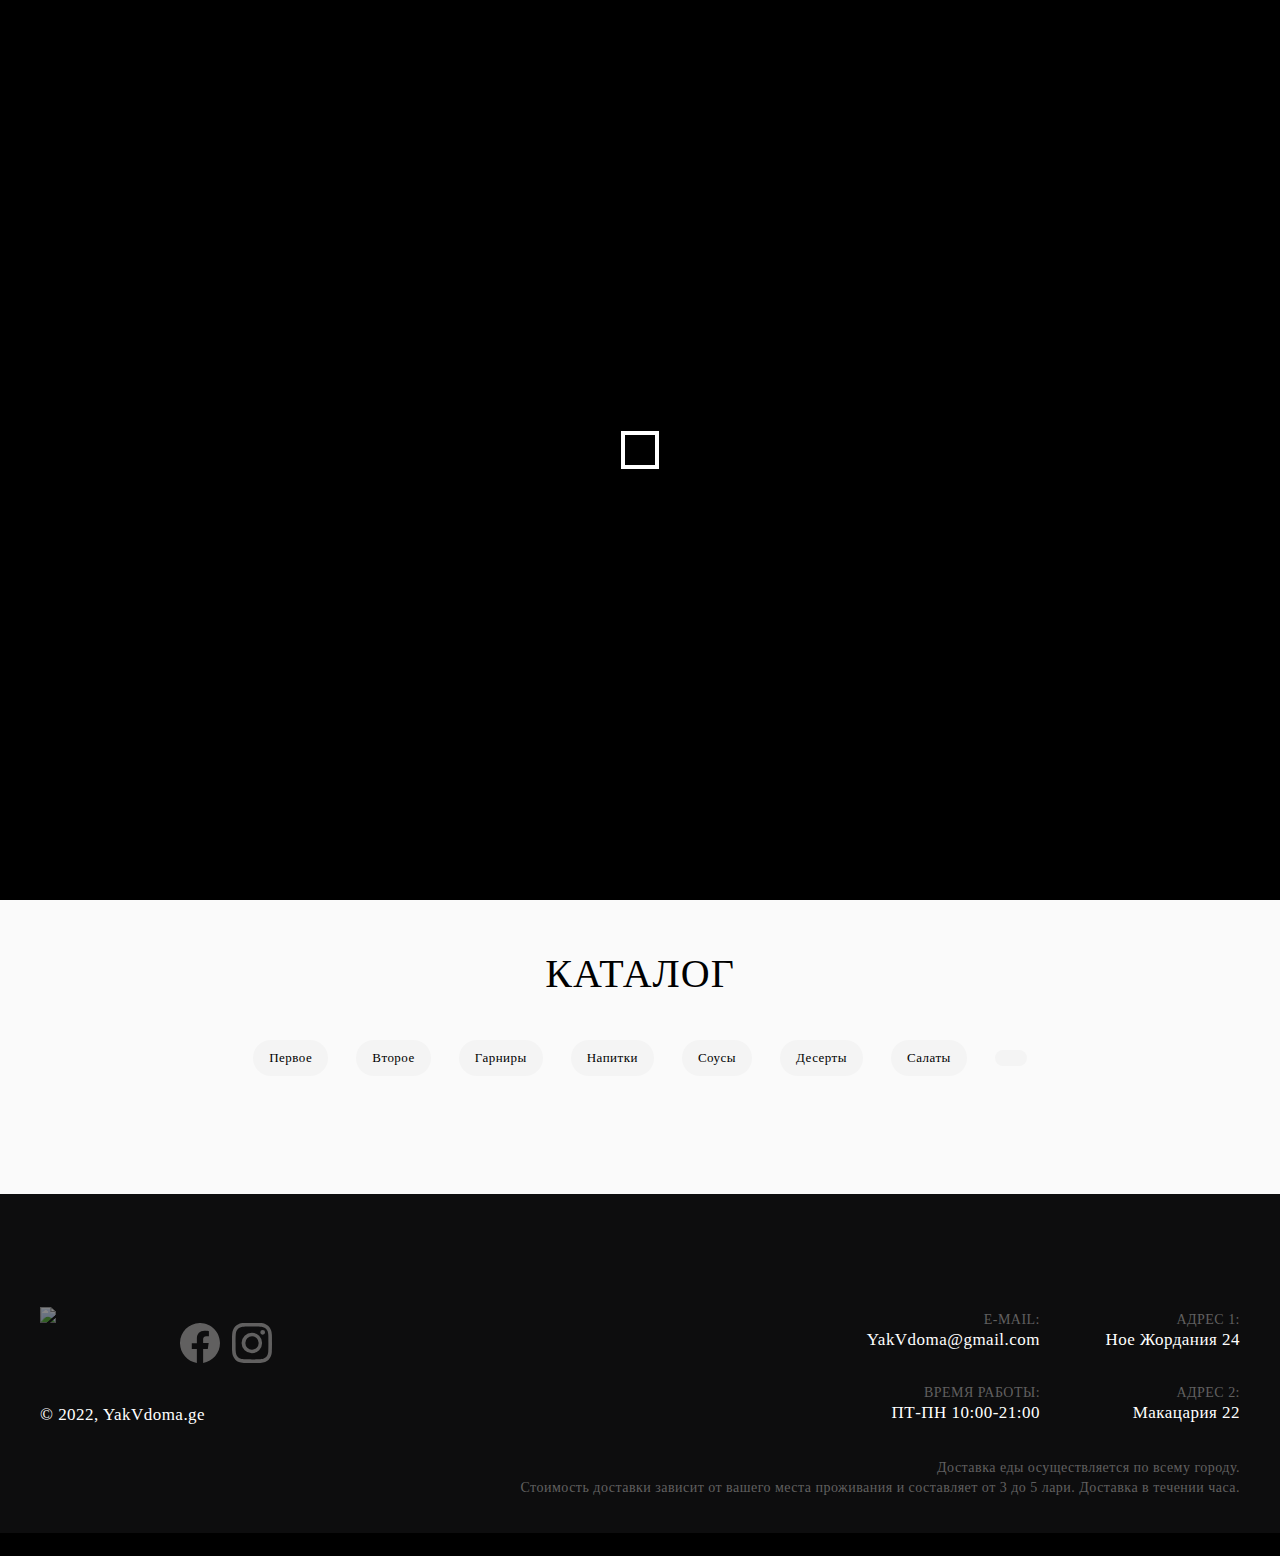
==== commit 4042e776: "Added remove from cart and order limitation" ====
--- a/html/index.html
+++ b/html/index.html
@@ -16,10 +16,10 @@
 
 	<header>
 		<div class="headerContent">
-			<a href="#" class="logoArea">
+			<a href="#screen0" class="logoArea">
          		<img src="../static/img/logo.svg" class="logo">
       		</a>
-				<div class="container">
+				<!-- <div class="container">
 					<ul class="menu">
 						<li>
 							<a href="https://www.youtube.com/watch?v=ujwW96UkqOY&ab_channel=Molex">Whatsapp</a>
@@ -34,7 +34,7 @@
 							<a href="#">Частые вопросы</a>
 						</li>
 					</ul>
-				</div>
+				</div> -->
 			<div class="basketArea">
 				<button class="basket" id="basket"></button>
 			</div>
@@ -79,22 +79,22 @@
 			<p class="sweetCatalog">КАТАЛОГ</p>
 
 			<div class="scrollmenu">
-				<a data-c="" class="categoryButton"></a>
-				<a data-c="" class="categoryButton"></a>
-				<a data-c="" class="categoryButton"></a>
-				<a data-c="" class="categoryButton"></a>
-				<a data-c="" class="categoryButton"></a>
-				<a data-c="" class="categoryButton"></a>
-				<a data-c="" class="categoryButton"></a>
+				<a data-c="" class="categoryButton">Первое</a>
+				<a data-c="" class="categoryButton">Второе</a>
+				<a data-c="" class="categoryButton">Гарниры</a>
+				<a data-c="" class="categoryButton">Напитки</a>
+				<a data-c="" class="categoryButton">Соусы</a>
+				<a data-c="" class="categoryButton">Десерты</a>
+				<a data-c="" class="categoryButton">Салаты</a>
 				<a data-c="" class="categoryButton"></a>
  			</div>
 
 			<div class="catalog">
 
-				<div class="cardBox">
+				<!-- <div class="cardBox">
 					<p class="nameTovar">Борщ</p>
 					<div class="tovarImg">
-						<img src="../static/images/okroshka.png" class="tovarPng">
+						<img src="../static/images/borsh.png" class="tovarPng">
 					</div>
 					<p class="descrition">Горячий заправочный суп на основе свёклы, которая придаёт ему характерный красный цвет.</p>
 					<div class="tovarPrice"><span class="tovarPriceNumber">6</span> ₾</div>
@@ -116,39 +116,30 @@
 					<div class="tovarImg">
 						<img src="../static/images/vinegret.png" class="tovarPng">
 					</div>
-					<p class="descrition">Сочные, вкусные и ароматные котлеты, только со сковородки, они хороши к любому гарниру, к любому салату, например, морковке по-корейски.</p>
+					<p class="descrition">Винегрет — самый вкусный и полезный салат в холодное время года.</p>
 					<div class="tovarPrice"><span class="tovarPriceNumber">13</span> ₾</div>
 					<button class="buyButton">В корзину</button>
 				</div>
 
 				<div class="cardBox">
-					<p class="nameTovar">Абоба</p>
-					<div class="tovarImg">
-						<img src="../static/images/sGribami.png" class="tovarPng">
-					</div>
-					<p class="descrition">Сочные, вкусные и ароматные котлеты, только со сковородки, они хороши к любому гарниру, к любому салату, например, морковке по-корейски.</p>
+					<p class="nameTovar">Сало</p>
+					<div class="tovarImg">
+						<img src="../static/images/salo.png" class="tovarPng">
+					</div>
+					<p class="descrition">Настоящая кулинарная классика!</p>
 					<div class="tovarPrice"><span class="tovarPriceNumber">13</span> ₾</div>
 					<button class="buyButton">В корзину</button>
-				</div>
-				
-				<div class="cardBox">
-					<p class="nameTovar">Залупа</p>
-					<div class="tovarImg">
-						<img src="../static/images/27.png" class="tovarPng">
-					</div>
-					<p class="descrition">Сочные, вкусные и ароматные котлеты, только со сковородки, они хороши к любому гарниру, к любому салату, например, морковке по-корейски.</p>
-					<div class="tovarPrice"><span class="tovarPriceNumber">13</span> ₾</div>
-					<button class="buyButton">В корзину</button>
-				</div>
-
-			</div>
-			<button href="#screen0" class="upbutton">
-				<svg xmlns="http://www.w3.org/2000/svg" width="16" height="16" fill="currentColor" class="bi bi-chevron-up" viewBox="0 0 16 16">
-  					<path fill-rule="evenodd" d="M7.646 4.646a.5.5 0 0 1 .708 0l6 6a.5.5 0 0 1-.708.708L8 5.707l-5.646 5.647a.5.5 0 0 1-.708-.708l6-6z"/>
-				</svg>
-			</button>	
-		</div>
-	</div>
+				</div> -->
+
+			</div>
+		</div>
+	</div>
+
+	<button href="#screen0" class="upbutton">
+		<svg xmlns="http://www.w3.org/2000/svg" width="16" height="16" fill="currentColor" class="bi bi-chevron-up" viewBox="0 0 16 16">
+			<path fill-rule="evenodd" d="M7.646 4.646a.5.5 0 0 1 .708 0l6 6a.5.5 0 0 1-.708.708L8 5.707l-5.646 5.647a.5.5 0 0 1-.708-.708l6-6z"/>
+		</svg>
+	</button>
 	
 	<div class="shoppingCard" id="shoppingCard">
 		<div class="modalBlackout"></div>
@@ -182,21 +173,21 @@
 							<svg xmlns="http://www.w3.org/2000/svg" width="16" height="16" fill="currentColor" class="bi bi-x-lg" viewBox="0 0 16 16">
   								<path d="M2.146 2.854a.5.5 0 1 1 .708-.708L8 7.293l5.146-5.147a.5.5 0 0 1 .708.708L8.707 8l5.147 5.146a.5.5 0 0 1-.708.708L8 8.707l-5.146 5.147a.5.5 0 0 1-.708-.708L7.293 8 2.146 2.854Z"/>
 							</svg>
+						</div> -->
+					<!-- </div> -->
+				<!-- </div> -->
+			</div>
+			<div class="cartBottom">
+					<!-- <div class="cartList">
+						<div class="productsCost">
+							<span class="productsCostTitle">Стоимость товаров:</span>
+							<span class="productsCostValue">129.00₾</span>
 						</div>
-					</div>
-				</div> -->
-			</div>
-			<div class="cartBottom">
-				<div class="cartList">
-					<div class="productsCost">
-						<span class="productsCostTitle">Стоимость товаров:</span>
-						<span class="productsCostValue">129.00₾</span>
-					</div>
-					<div class="productsCost">
-						<span class="productsCostTitle">Итого:</span>
-						<span class="productsCostTotal">129.00₾</span>
-					</div>
-					<button type="submit">Оформить заказ</button>
+						<div class="productsCost">
+							<span class="productsCostTitle">Итого:</span>
+							<span class="productsCostTotal">129.00₾</span>
+						</div> -->
+					<button type="submit" id="orderButton">Оформить заказ</button>
 				</div>
 			</div>
 		</div>
--- a/static/css/main.css
+++ b/static/css/main.css
@@ -36,6 +36,7 @@
 }
 
 body {
+	background-color: #fafafa;
 	letter-spacing: .03em;
 	font-family: 'Gilroy-Bold';
 	margin: 0;
@@ -132,7 +133,9 @@
 	max-width: 1360px;
 	margin: 0 auto;
 	display: block;
-	padding: 0 20px;
+	/*padding: 0 20px;*/
+	/*padding: 0 50px;*/
+	/*display: block;*/
 }
 
 .headerContent {
@@ -237,17 +240,17 @@
 	align-items: center;
 	justify-content: center;
 	width: 100%;
-	transition: margin 0.5s ease-out;
+	transition: margin 0.5s ease-in-out;
 }
 
 .screen2 {
+	width: 100vw;
 	flex-wrap: wrap;
 	display: flex;
   flex-direction: row;
   align-items: center;
 	justify-content: center;
-	width: 100wv;
-	transition: margin 0.5s ease-out;
+	transition: margin 0.5s ease-in-out;
 }
 
 .screen.up {
@@ -260,18 +263,19 @@
 
 .upbutton {
 	justify-content: center;
-  position: fixed;
-  z-index: 7;
-  right: 0;
-  bottom: 0;
-  margin-bottom: 18px;
-  transform: translate(-50%, 0); 
-  border: none;
-  border-radius: 50%;
-  background-color: #FDD935;
-  width: 50px;
-  height: 50px;
-  cursor: pointer;
+	position: fixed;
+	z-index: 7;
+	right: 0;
+	bottom: 0;
+	/*margin-bottom: 24px;*/
+	transform: translate(-50%, 0);
+	bottom: 3%;
+	border: none;
+	border-radius: 50%;
+	background-color: #FDD935;
+	width: 50px;
+	height: 50px;
+	cursor: pointer;
 }
 
 .about {
@@ -330,6 +334,7 @@
 }
 
 .sweetCatalog {
+	color: #000;
 	margin-top: 48px;
   font-size: 40px;
   letter-spacing: 1px;
@@ -339,7 +344,7 @@
 }
 
 .cardBox {
-	background-color: #fafafa;
+	background-color: #f5f5f5;
   width: 370px;
   padding: 30px;
   height: 482px;
@@ -347,20 +352,13 @@
   display: inline-block;
   vertical-align: top;
   margin-bottom: 60px;
-  margin: 0px 25px 50px 25px;
+  margin-left: 20px;
+	margin-right: 20px;
+  /*margin: 0px 25px 50px 25px;*/
   box-sizing: border-box;
+  border-radius: 18px;
   overflow: hidden;
 }
-
-/*.tovarType {
-	font-family: 'Gilroy-Regular';
-  display: table;
-  cursor: default;
-  font-size: 14px;
-  color: #4a4a4a;
-  margin: 5px auto 5px;
-  text-transform: lowercase;
-}*/
 
 .nameTovar {
 	margin-block-start: 0em;
@@ -383,7 +381,7 @@
 .tovarPng {
 	max-height: 100%;
 	max-width: 100%;
-	transform: scale(1.1);
+	/*transform: scale(1.1);*/
 }
 
 .descrition {
@@ -452,6 +450,10 @@
 	flex-wrap: wrap;
 	margin-top: 72px;
 	margin-bottom: 22px;
+	display: flex;
+	flex-wrap: wrap;
+	align-items: stretch;
+	/*font-size: 0;*/
 }
 
 .hide {
@@ -481,6 +483,7 @@
 }
 
 footer {
+	/*width: 100vw;*/
 	padding: 40px;
 	display: flex;
 	align-items: center;
@@ -947,6 +950,14 @@
 		background-color: white;
 		box-shadow: 0px 0px 20px white;
 	}
+	.cardBox {
+		transition: all .1s ease-out;
+	}
+	.cardBox:hover {
+		background-color: #fff;
+		box-shadow: 0px 0px 20px rgba(0,0,0,0.08);
+		transform: scale(1.03);
+	}
 }
 
 @media (hover: hover) and (pointer: fine) {
@@ -971,7 +982,7 @@
 		opacity: 0.2;
 	}
 	.cardBox {
-  	transition: all .1s ease-out;
+		transition: all .1s ease-out;
 	}
 	.cardBox:hover {
 		background-color: #fff;
@@ -1014,11 +1025,15 @@
     margin-bottom: 26px;
 	}
 	.catalog {
+		justify-content: space-around;
 		margin-bottom: 46px;
 	}
 }
 
 @media screen and (max-width: 1200px) {
+	.catalog {
+		width: 93vw;
+	}
 	header {
 		padding: 0px;
 		height: 74px;
@@ -1042,7 +1057,7 @@
 		height: calc(100vh - 74px);
 	}
 	.cardBox {
-		width: calc(45vw - 40px);
+		width: calc(45vw - 50px);
 		max-width: 540px;
 		min-width: 310px;
     margin-bottom: 60px;
@@ -1053,6 +1068,9 @@
 }
 
 @media screen and (max-width: 991px) {
+	.upbutton {
+		bottom: 8%;
+	}
 	div.scrollmenu {
 		display: block;
 	}
@@ -1062,12 +1080,6 @@
 	}
 	.catalog {
 		margin-bottom: 46px;
-	}
-	.cardBox {
-		width: calc(100vw - 40px);
-		margin-right: 0px;
-		margin-left: 0px;
-		margin-bottom: 26px;
 	}
 	.container {
 		display: none;
@@ -1181,20 +1193,28 @@
 		margin-right: 20px;
 	}
 	.cardBox {
-		width: calc(100vw - 40px);
+		width: calc(100vw - 50px);
+		/*width: calc(100vw - 50px);*/
 		margin-right: 0px;
 		margin-left: 0px;
 	}
-	.row {
+	/*.row {
 		padding: 0 0px;
 		margin: 0 auto;
-	}
+	}*/
 	.sweet {
-		max-width: 767px;
-		text-align: center;
+		/*text-align: center;*/
 		font-size: 44px;
-
-	}
+		line-height: normal;
+	}
+	/*.sweet {
+  	max-width: 630px;
+  	font-size: 60px;
+  	line-height: 71px;
+  	text-transform: uppercase;
+  	margin-bottom: 22px;
+  	margin: 0 0 10px;
+	}*/
 	.text {
 		text-align: center;
 	}
